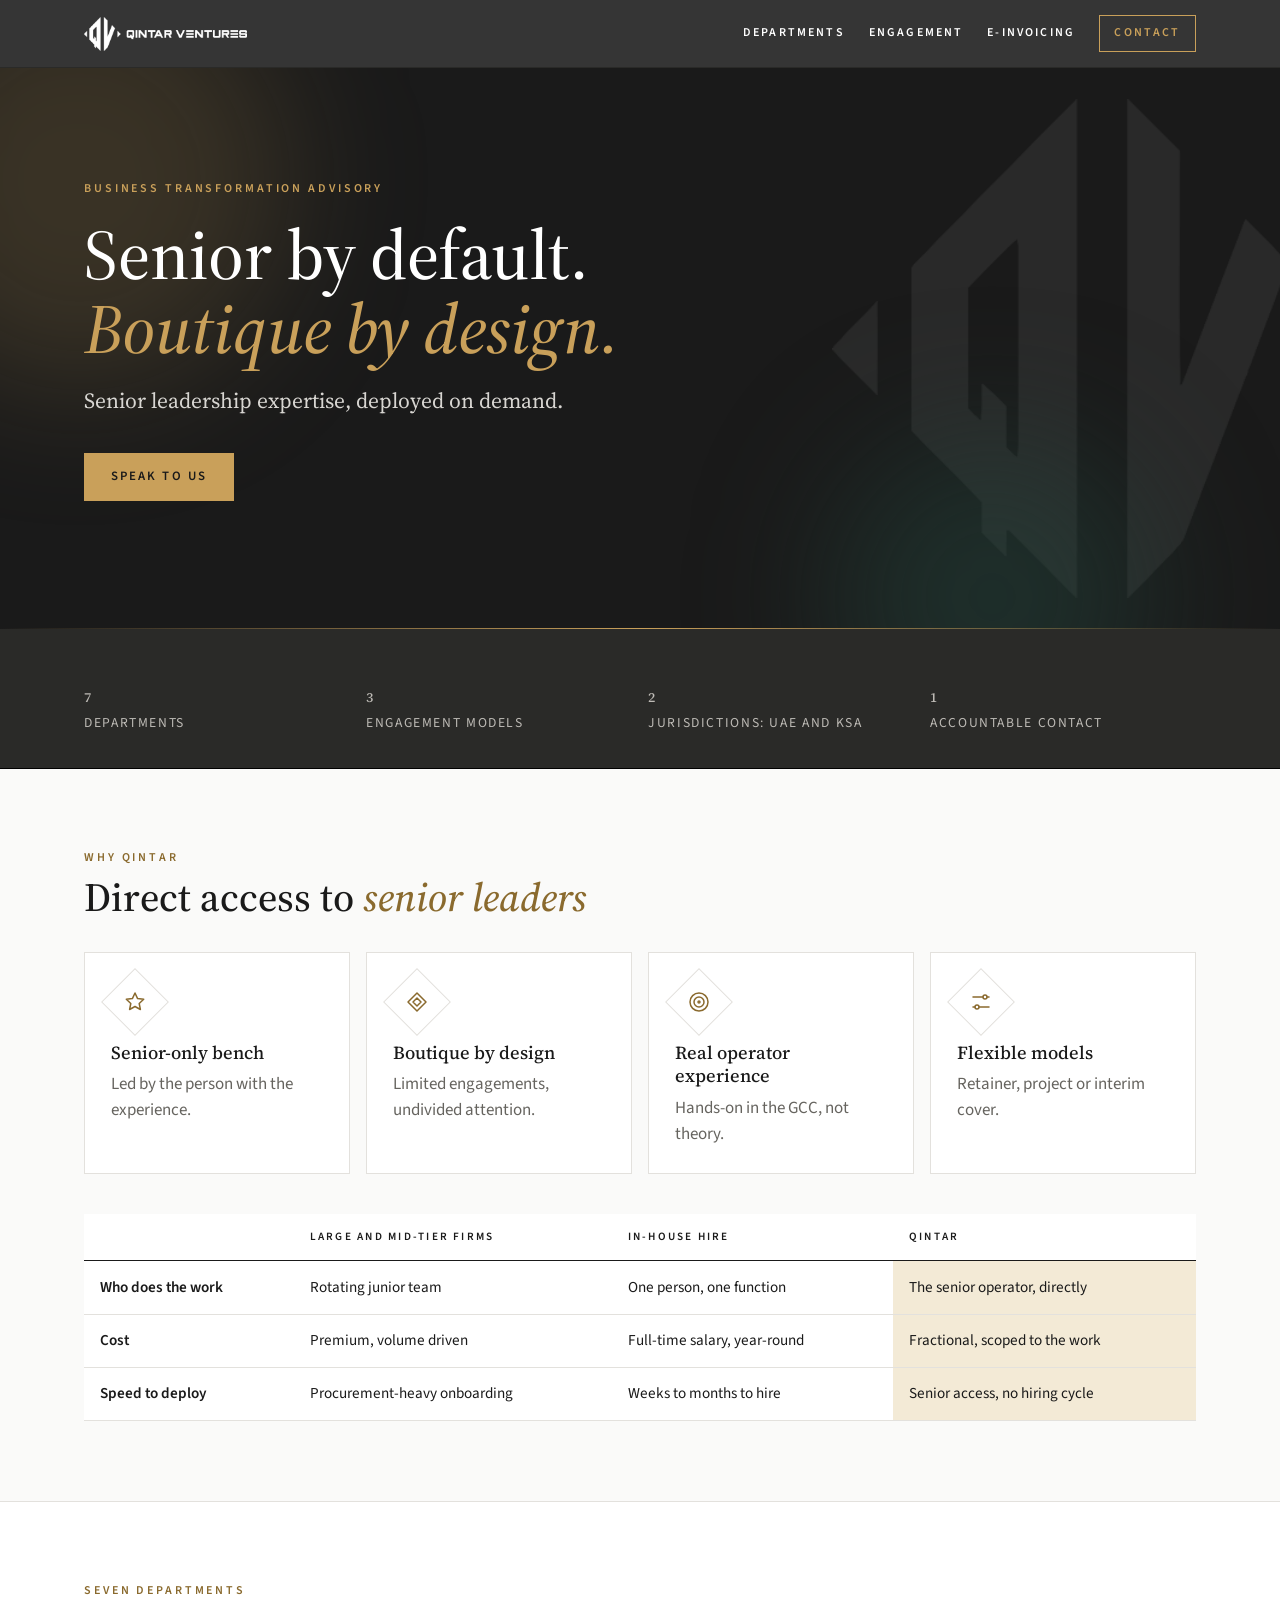
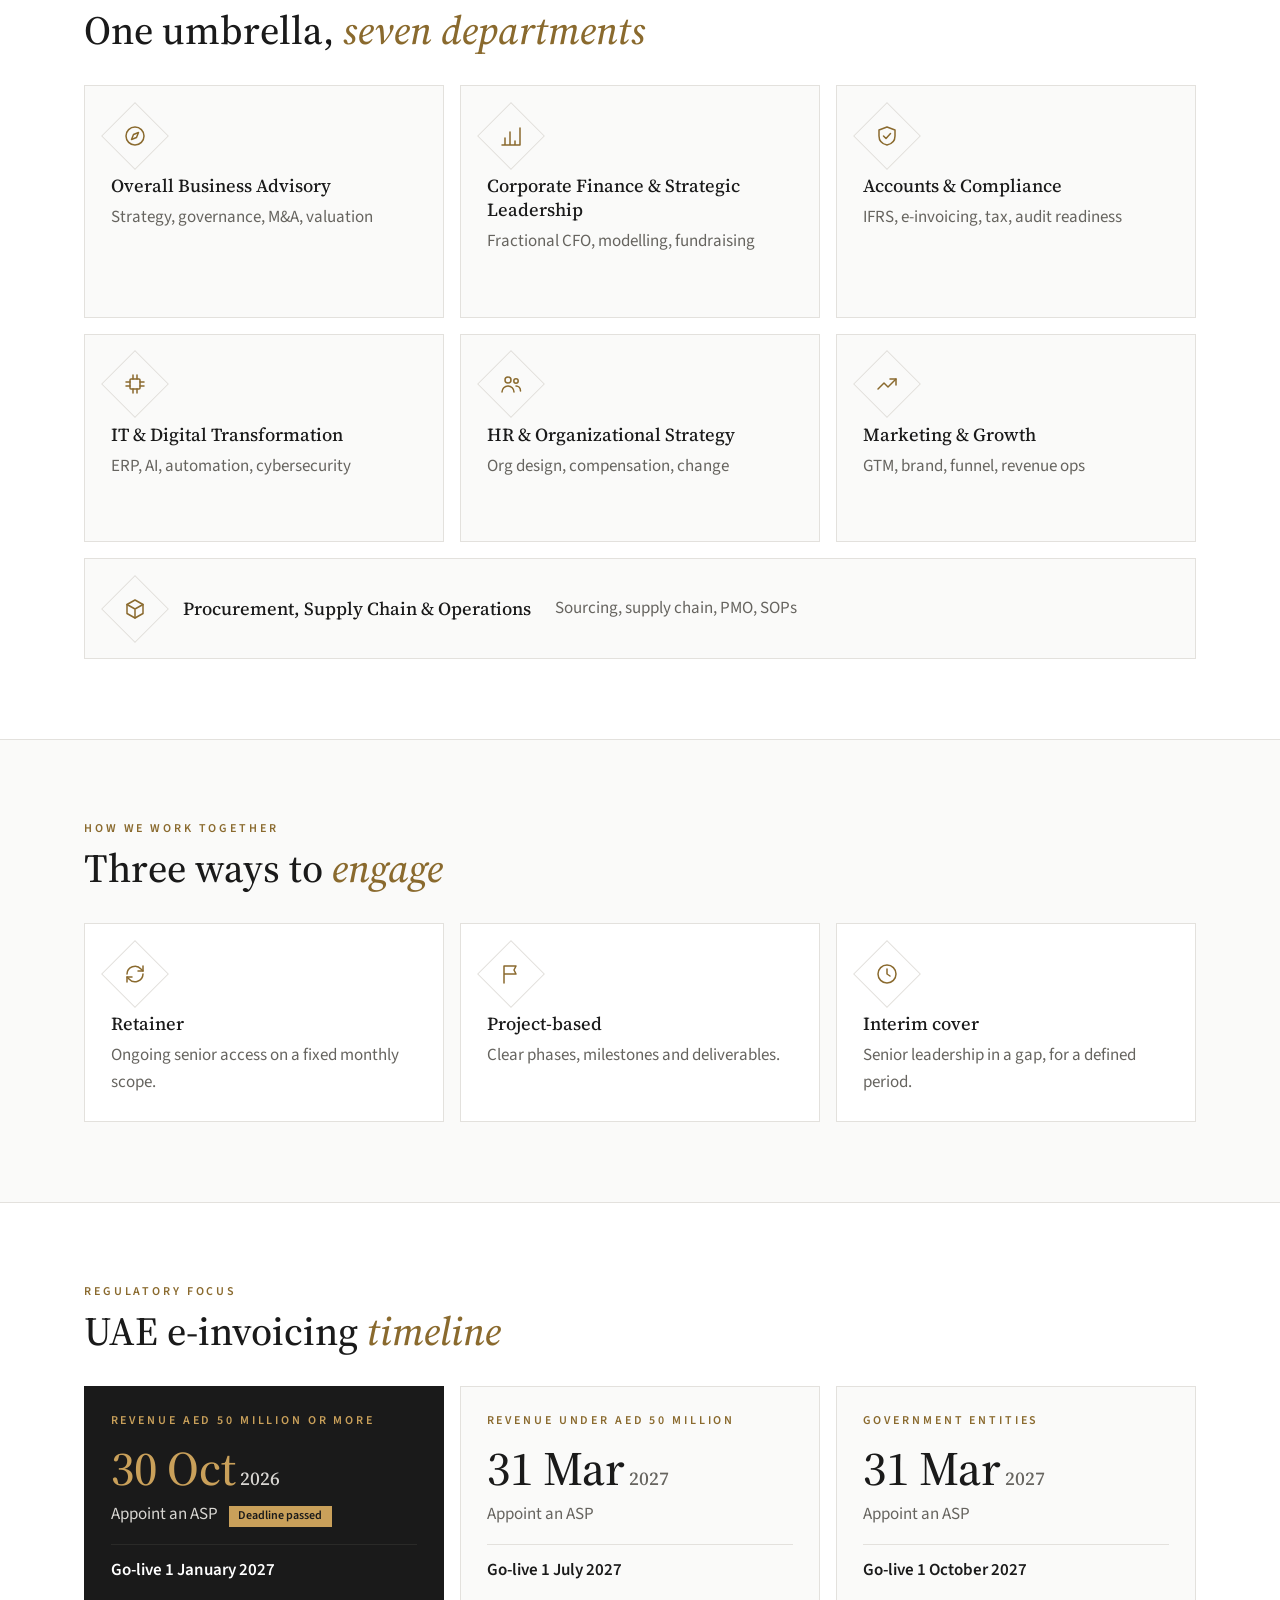
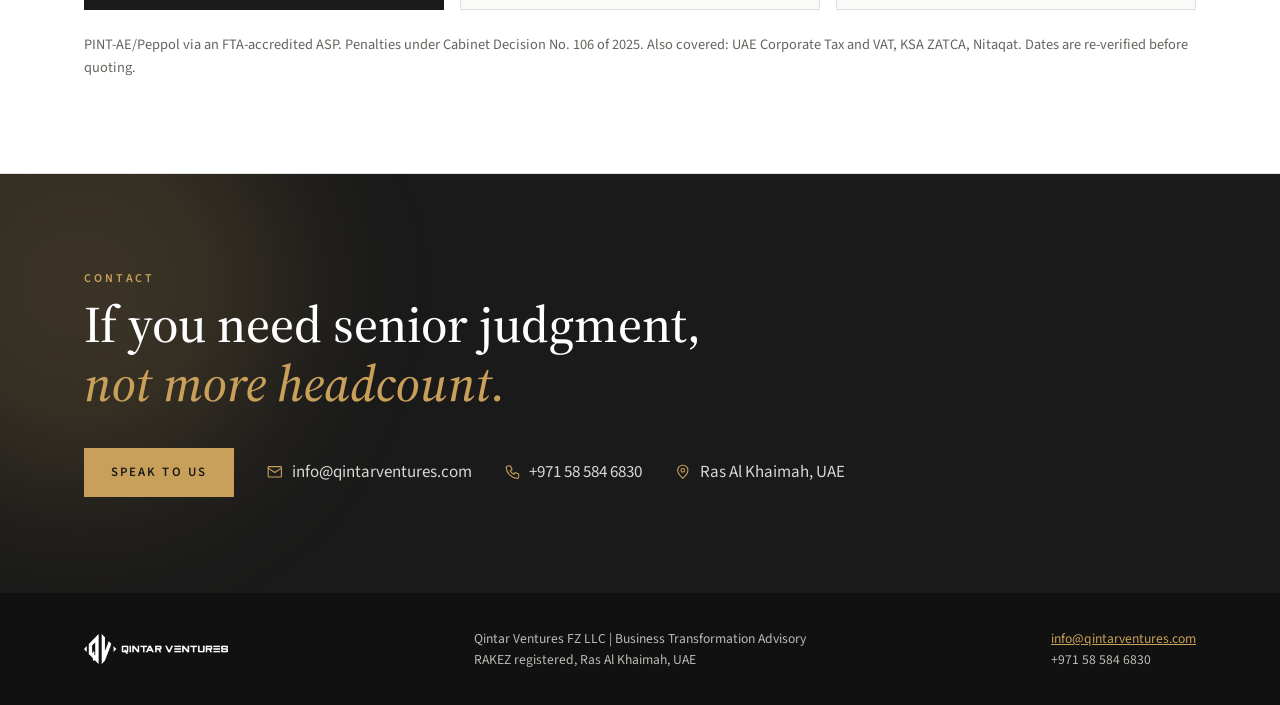
==== index.html @ 5b3eaa84 "Redesign site: icons, motion, shorter copy Co-Authored-By: Claude Sonnet 5.5 <noreply@anthropic.com>" ====
<!doctype html>
<html lang=en><head><meta charset=utf-8><meta name=viewport content="width=device-width,initial-scale=1">
<title>Qintar Ventures | Business Transformation Advisory</title><meta name=description content="Senior by default. Boutique by design. A boutique business transformation advisory in Ras Al Khaimah, UAE.">
<link rel=icon href=assets/favicon.png>
<link rel=preconnect href=https://fonts.googleapis.com><link rel=preconnect href=https://fonts.gstatic.com crossorigin>
<link href="https://fonts.googleapis.com/css2?family=Source+Sans+3:wght@400;600&family=Source+Serif+4:ital,wght@0,400;0,500;0,600;1,400;1,500&display=swap" rel=stylesheet>
<script>document.documentElement.classList.add('js')</script>
<link rel=stylesheet href=style.css></head><body>
<div class=top><div class=w><a href=index.html><img src=assets/logo-white.png alt="Qintar Ventures"></a>
<nav><a href=index.html#departments>Departments</a><a href=index.html#engagement>Engagement</a><a href=index.html#einvoicing>E-invoicing</a><a class=nb href=index.html#contact>Contact</a></nav></div></div>

<section class=hero><div class="orb o1"></div><div class="orb o2"></div><div class=w>
<div class="l rv">Business Transformation Advisory</div>
<h1 class=rv style="--d:100ms">Senior by default.<br><em>Boutique by design.</em></h1>
<p class="lead rv" style="--d:200ms">Senior leadership expertise, deployed on demand.</p>
<a class="b rv" style="--d:300ms" href=#contact>Speak to us</a></div></section>
<section class=strip><div class="w stats"><div class=st><b><span data-n="7">0</span></b><span>departments</span></div><div class=st><b><span data-n="3">0</span></b><span>engagement models</span></div><div class=st><b><span data-n="2">0</span></b><span>jurisdictions: UAE and KSA</span></div><div class=st><b><span data-n="1">0</span></b><span>accountable contact</span></div></div></section>
<section class=s><div class=w><div class="l rv">Why Qintar</div><h2 class=rv>Direct access to <em>senior leaders</em></h2>
<div class=g4><div class="card rv" style="--d:0ms"><span class=ico><svg class="ic" viewBox="0 0 24 24" fill="none" stroke="currentColor" stroke-width="1.5" stroke-linecap="round" stroke-linejoin="round" aria-hidden="true"><path d="M12 3l2.6 5.6 6.1.7-4.5 4.2 1.2 6L12 16.5l-5.4 3 1.2-6L3.3 9.3l6.1-.7z"/></svg></span><h3>Senior-only bench</h3><p>Led by the person with the experience.</p></div><div class="card rv" style="--d:80ms"><span class=ico><svg class="ic" viewBox="0 0 24 24" fill="none" stroke="currentColor" stroke-width="1.5" stroke-linecap="round" stroke-linejoin="round" aria-hidden="true"><path d="M12 3l9 9-9 9-9-9z"/><path d="M12 8l4 4-4 4-4-4z"/></svg></span><h3>Boutique by design</h3><p>Limited engagements, undivided attention.</p></div><div class="card rv" style="--d:160ms"><span class=ico><svg class="ic" viewBox="0 0 24 24" fill="none" stroke="currentColor" stroke-width="1.5" stroke-linecap="round" stroke-linejoin="round" aria-hidden="true"><circle cx="12" cy="12" r="9"/><circle cx="12" cy="12" r="5"/><circle cx="12" cy="12" r="1"/></svg></span><h3>Real operator experience</h3><p>Hands-on in the GCC, not theory.</p></div><div class="card rv" style="--d:240ms"><span class=ico><svg class="ic" viewBox="0 0 24 24" fill="none" stroke="currentColor" stroke-width="1.5" stroke-linecap="round" stroke-linejoin="round" aria-hidden="true"><path d="M4 7h10M18 7h2M4 17h2M10 17h10"/><circle cx="16" cy="7" r="2"/><circle cx="8" cy="17" r="2"/></svg></span><h3>Flexible models</h3><p>Retainer, project or interim cover.</p></div></div><div class='tw rv'><table><tr><th></th><th>Large and mid-tier firms</th><th>In-house hire</th><th>Qintar</th></tr><tr><td>Who does the work</td><td>Rotating junior team</td><td>One person, one function</td><td class=q>The senior operator, directly</td></tr><tr><td>Cost</td><td>Premium, volume driven</td><td>Full-time salary, year-round</td><td class=q>Fractional, scoped to the work</td></tr><tr><td>Speed to deploy</td><td>Procurement-heavy onboarding</td><td>Weeks to months to hire</td><td class=q>Senior access, no hiring cycle</td></tr></table></div></div></section>
<section class="s alt" id=departments><div class=w><div class="l rv">Seven departments</div><h2 class=rv>One umbrella, <em>seven departments</em></h2>
<div class=g3><a class="tile rv" style="--d:0ms" href=overall-business-advisory.html><span class=ico><svg class="ic" viewBox="0 0 24 24" fill="none" stroke="currentColor" stroke-width="1.5" stroke-linecap="round" stroke-linejoin="round" aria-hidden="true"><circle cx="12" cy="12" r="9"/><path d="M15.5 8.5l-2 5-5 2 2-5z"/></svg></span><h3>Overall Business Advisory</h3><p>Strategy, governance, M&amp;A, valuation</p><span class=go>View &rarr;</span></a><a class="tile rv" style="--d:70ms" href=corporate-finance.html><span class=ico><svg class="ic" viewBox="0 0 24 24" fill="none" stroke="currentColor" stroke-width="1.5" stroke-linecap="round" stroke-linejoin="round" aria-hidden="true"><path d="M3 21h18M6 21v-7M11 21V8M16 21v-4M21 21V4"/></svg></span><h3>Corporate Finance &amp; Strategic Leadership</h3><p>Fractional CFO, modelling, fundraising</p><span class=go>View &rarr;</span></a><a class="tile rv" style="--d:140ms" href=accounts-compliance.html><span class=ico><svg class="ic" viewBox="0 0 24 24" fill="none" stroke="currentColor" stroke-width="1.5" stroke-linecap="round" stroke-linejoin="round" aria-hidden="true"><path d="M12 3l8 3v6c0 5-3.5 8-8 9-4.5-1-8-4-8-9V6z"/><path d="M8.5 12l2.5 2.5 4.5-5"/></svg></span><h3>Accounts &amp; Compliance</h3><p>IFRS, e-invoicing, tax, audit readiness</p><span class=go>View &rarr;</span></a><a class="tile rv" style="--d:210ms" href=it-digital-transformation.html><span class=ico><svg class="ic" viewBox="0 0 24 24" fill="none" stroke="currentColor" stroke-width="1.5" stroke-linecap="round" stroke-linejoin="round" aria-hidden="true"><rect x="7" y="7" width="10" height="10" rx="1"/><path d="M10 3v4M14 3v4M10 17v4M14 17v4M3 10h4M3 14h4M17 10h4M17 14h4"/></svg></span><h3>IT &amp; Digital Transformation</h3><p>ERP, AI, automation, cybersecurity</p><span class=go>View &rarr;</span></a><a class="tile rv" style="--d:280ms" href=hr-organizational-strategy.html><span class=ico><svg class="ic" viewBox="0 0 24 24" fill="none" stroke="currentColor" stroke-width="1.5" stroke-linecap="round" stroke-linejoin="round" aria-hidden="true"><circle cx="9" cy="8" r="3"/><path d="M3 20c0-3.3 2.7-6 6-6s6 2.7 6 6"/><circle cx="17" cy="9" r="2.2"/><path d="M17 14c2.5 0 4.5 2 4.5 5"/></svg></span><h3>HR &amp; Organizational Strategy</h3><p>Org design, compensation, change</p><span class=go>View &rarr;</span></a><a class="tile rv" style="--d:350ms" href=marketing-growth.html><span class=ico><svg class="ic" viewBox="0 0 24 24" fill="none" stroke="currentColor" stroke-width="1.5" stroke-linecap="round" stroke-linejoin="round" aria-hidden="true"><path d="M3 17l6-6 4 4 8-8"/><path d="M15 7h6v6"/></svg></span><h3>Marketing &amp; Growth</h3><p>GTM, brand, funnel, revenue ops</p><span class=go>View &rarr;</span></a><a class="tile rv" style="--d:420ms" href=procurement-supply-chain-operations.html><span class=ico><svg class="ic" viewBox="0 0 24 24" fill="none" stroke="currentColor" stroke-width="1.5" stroke-linecap="round" stroke-linejoin="round" aria-hidden="true"><path d="M12 3l8 4.5v9L12 21l-8-4.5v-9z"/><path d="M4 7.5l8 4.5 8-4.5M12 12v9"/></svg></span><h3>Procurement, Supply Chain &amp; Operations</h3><p>Sourcing, supply chain, PMO, SOPs</p><span class=go>View &rarr;</span></a></div></div></section>
<section class=s id=engagement><div class=w><div class="l rv">How we work together</div><h2 class=rv>Three ways to <em>engage</em></h2>
<div class=g3><div class="card rv" style="--d:0ms"><span class=ico><svg class="ic" viewBox="0 0 24 24" fill="none" stroke="currentColor" stroke-width="1.5" stroke-linecap="round" stroke-linejoin="round" aria-hidden="true"><path d="M4 12a8 8 0 0114-5l2 2M20 12a8 8 0 01-14 5l-2-2"/><path d="M20 4v5h-5M4 20v-5h5"/></svg></span><h3>Retainer</h3><p>Ongoing senior access on a fixed monthly scope.</p></div><div class="card rv" style="--d:80ms"><span class=ico><svg class="ic" viewBox="0 0 24 24" fill="none" stroke="currentColor" stroke-width="1.5" stroke-linecap="round" stroke-linejoin="round" aria-hidden="true"><path d="M5 21V4M5 4h12l-2 4 2 4H5"/></svg></span><h3>Project-based</h3><p>Clear phases, milestones and deliverables.</p></div><div class="card rv" style="--d:160ms"><span class=ico><svg class="ic" viewBox="0 0 24 24" fill="none" stroke="currentColor" stroke-width="1.5" stroke-linecap="round" stroke-linejoin="round" aria-hidden="true"><circle cx="12" cy="12" r="9"/><path d="M12 7v5l3 2"/></svg></span><h3>Interim cover</h3><p>Senior leadership in a gap, for a defined period.</p></div></div></div></section>
<section class="s alt" id=einvoicing><div class=w><div class="l rv">Regulatory focus</div><h2 class=rv>UAE e-invoicing <em>timeline</em></h2>
<div class="g3 tl"><div class="card dk2 rv"><div class=l>Revenue AED 50 million or more</div><div class=dt>30 Oct<small> 2026</small></div><p>Appoint an ASP <span class=chip id=cd></span></p><div class=gl>Go-live 1 January 2027</div></div>
<div class="card rv" style="--d:80ms"><div class=l>Revenue under AED 50 million</div><div class=dt>31 Mar<small> 2027</small></div><p>Appoint an ASP</p><div class=gl>Go-live 1 July 2027</div></div>
<div class="card rv" style="--d:160ms"><div class=l>Government entities</div><div class=dt>31 Mar<small> 2027</small></div><p>Appoint an ASP</p><div class=gl>Go-live 1 October 2027</div></div></div>
<p class="mu small rv">PINT-AE/Peppol via an FTA-accredited ASP. Penalties under Cabinet Decision No. 106 of 2025. Also covered: UAE Corporate Tax and VAT, KSA ZATCA, Nitaqat. Dates are re-verified before quoting.</p></div></section>
<section class="s cta" id=contact><div class="orb o1"></div><div class="w ct"><div class="l rv">Contact</div><h2 class=rv>If you need senior judgment,<br><em>not more headcount.</em></h2>
<div class="rv ci"><a class=b href=mailto:info@qintarventures.com>Speak to us</a>
<span><svg class="mi" viewBox="0 0 24 24" fill="none" stroke="currentColor" stroke-width="1.5" stroke-linecap="round" stroke-linejoin="round" aria-hidden="true"><rect x="3" y="5" width="18" height="14" rx="1"/><path d="M3 7l9 6 9-6"/></svg>info@qintarventures.com</span><span><svg class="mi" viewBox="0 0 24 24" fill="none" stroke="currentColor" stroke-width="1.5" stroke-linecap="round" stroke-linejoin="round" aria-hidden="true"><path d="M5 4h4l2 5-2.5 1.5a11 11 0 005 5L15 13l5 2v4a2 2 0 01-2 2A16 16 0 013 6a2 2 0 012-2z"/></svg>+971 58 584 6830</span><span><svg class="mi" viewBox="0 0 24 24" fill="none" stroke="currentColor" stroke-width="1.5" stroke-linecap="round" stroke-linejoin="round" aria-hidden="true"><path d="M12 21s7-6 7-11a7 7 0 10-14 0c0 5 7 11 7 11z"/><circle cx="12" cy="10" r="2.5"/></svg>Ras Al Khaimah, UAE</span></div></div></section>
<footer><div class=w><img src=assets/logo-white.png alt="Qintar Ventures" style="height:30px"><div>Qintar Ventures FZ LLC | Business Transformation Advisory<br>RAKEZ registered, Ras Al Khaimah, UAE</div>
<div><a href=mailto:info@qintarventures.com>info@qintarventures.com</a><br>+971 58 584 6830</div></div></footer>
<script>
var rv=document.querySelectorAll('.rv'),R=matchMedia('(prefers-reduced-motion:reduce)').matches;
if(R||!('IntersectionObserver' in window)){rv.forEach(function(e){e.classList.add('in')})}else{var o=new IntersectionObserver(function(es){es.forEach(function(e){if(e.isIntersecting){e.target.classList.add('in');o.unobserve(e.target)}})},{threshold:.15});rv.forEach(function(e){o.observe(e)})}
document.querySelectorAll('[data-n]').forEach(function(e){var n=+e.dataset.n;if(R){e.textContent=n;return}var s=null;new IntersectionObserver(function(es,ob){if(es[0].isIntersecting){ob.disconnect();(function f(t){s=s||t;var p=Math.min((t-s)/1200,1);e.textContent=Math.round(n*(1-Math.pow(1-p,3)));if(p<1)requestAnimationFrame(f)})(performance.now())}}).observe(e)});
var cd=document.getElementById('cd');if(cd){var d=Math.ceil((new Date('2026-10-30T00:00:00+04:00')-new Date())/864e5);cd.textContent=d>0?d+' days left':(d===0?'Due today':'Deadline passed')}
</script></body></html>
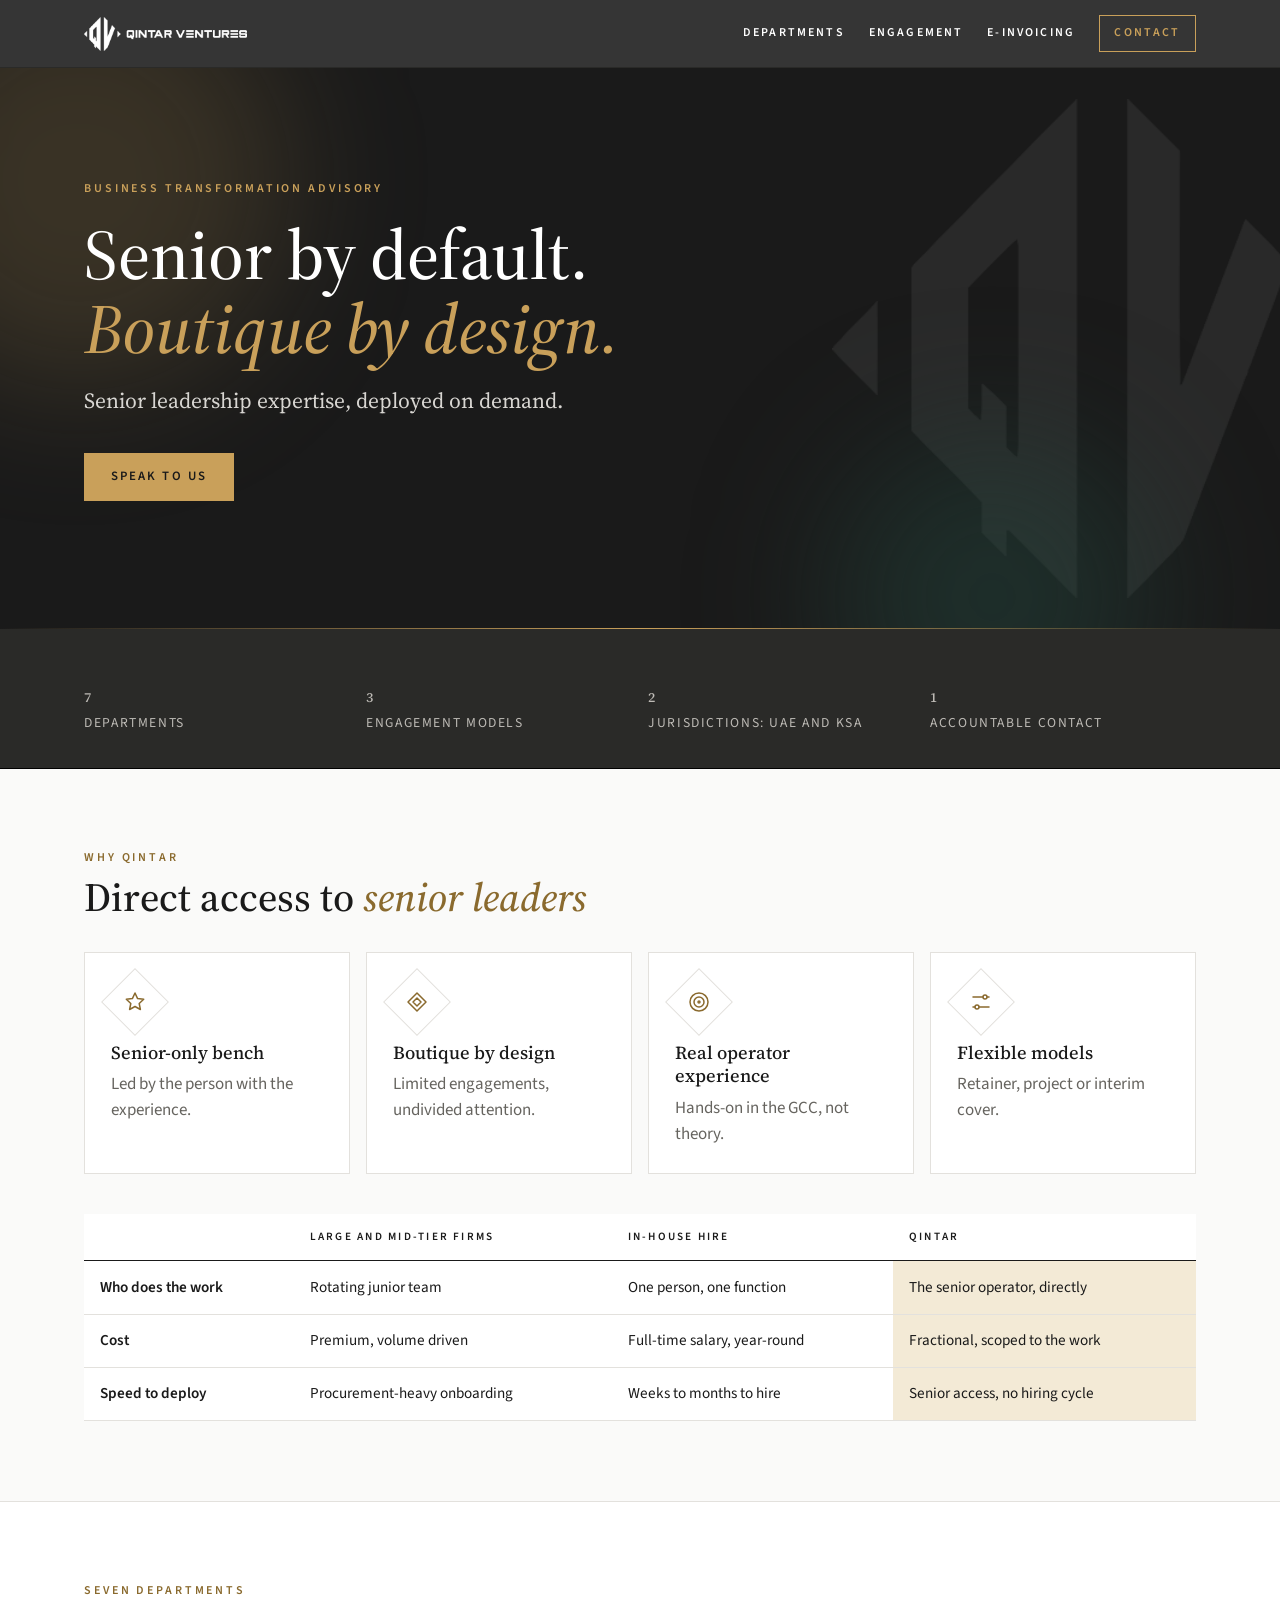
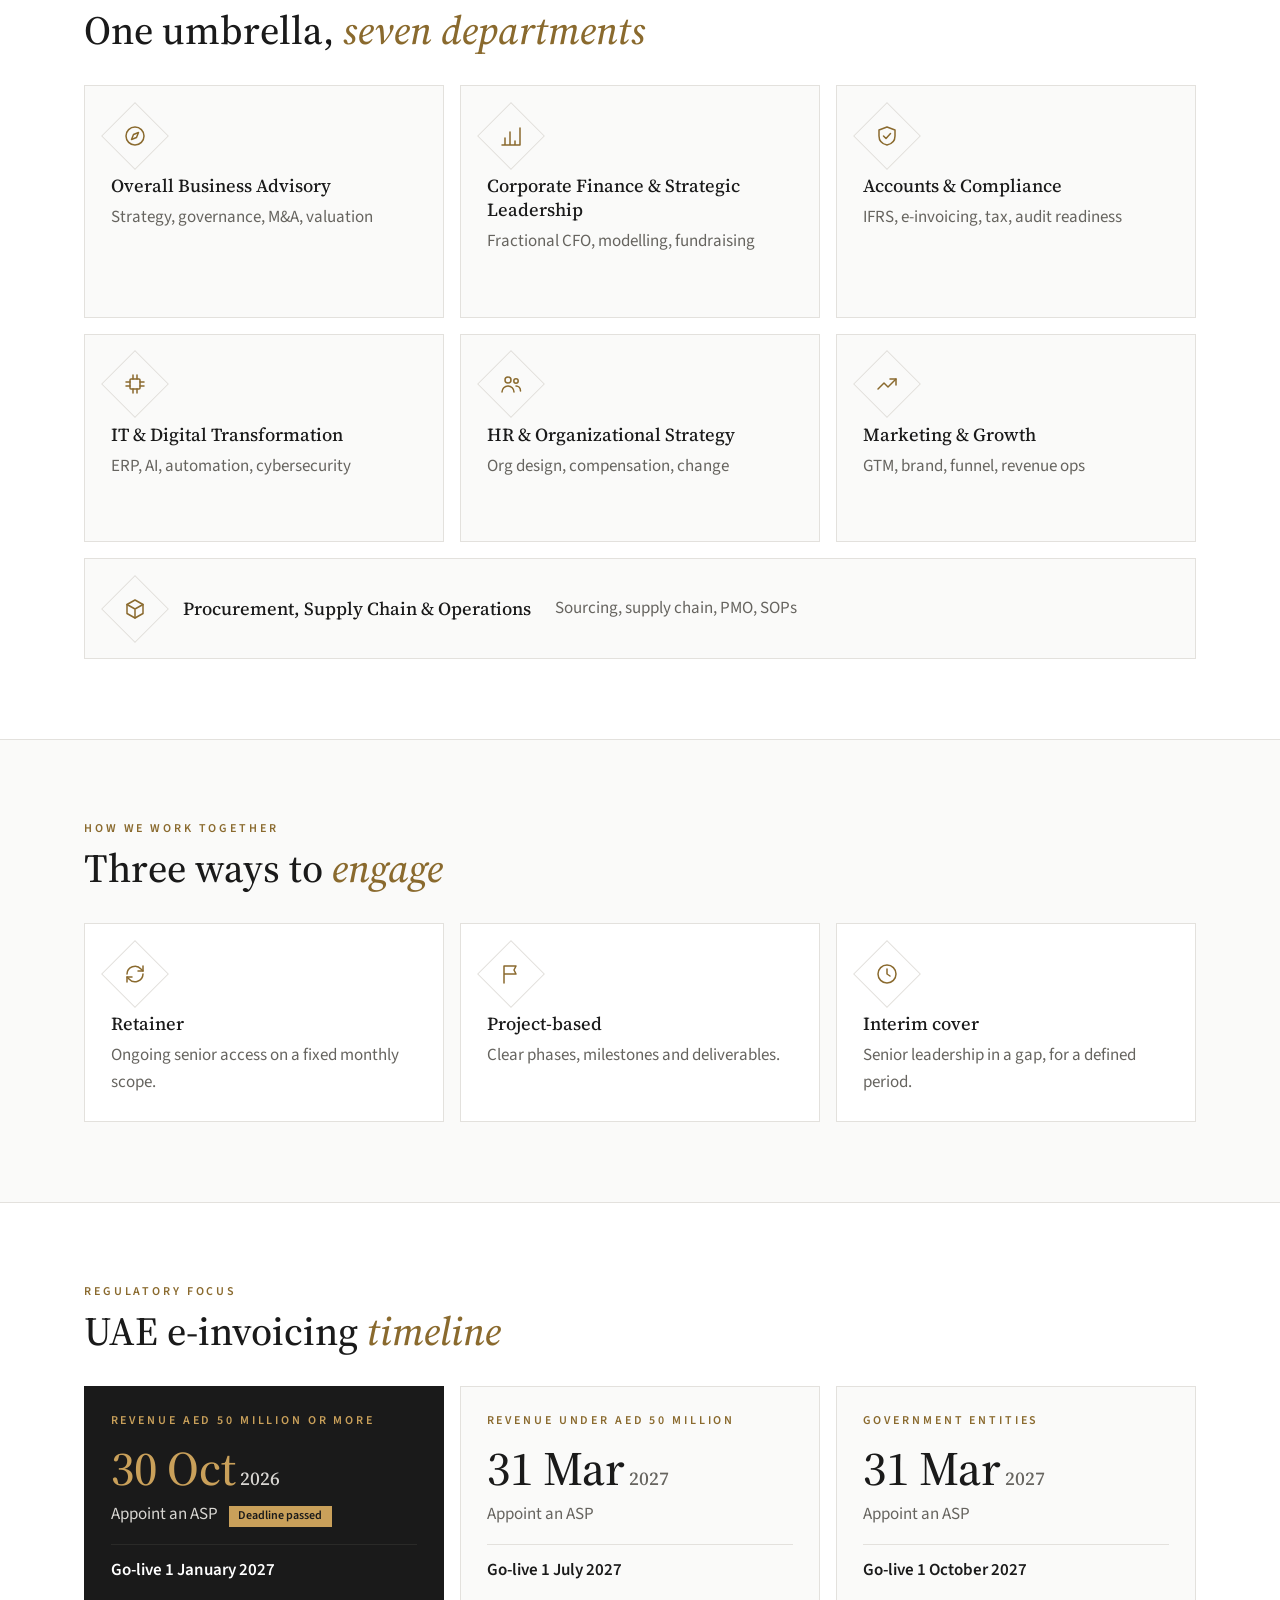
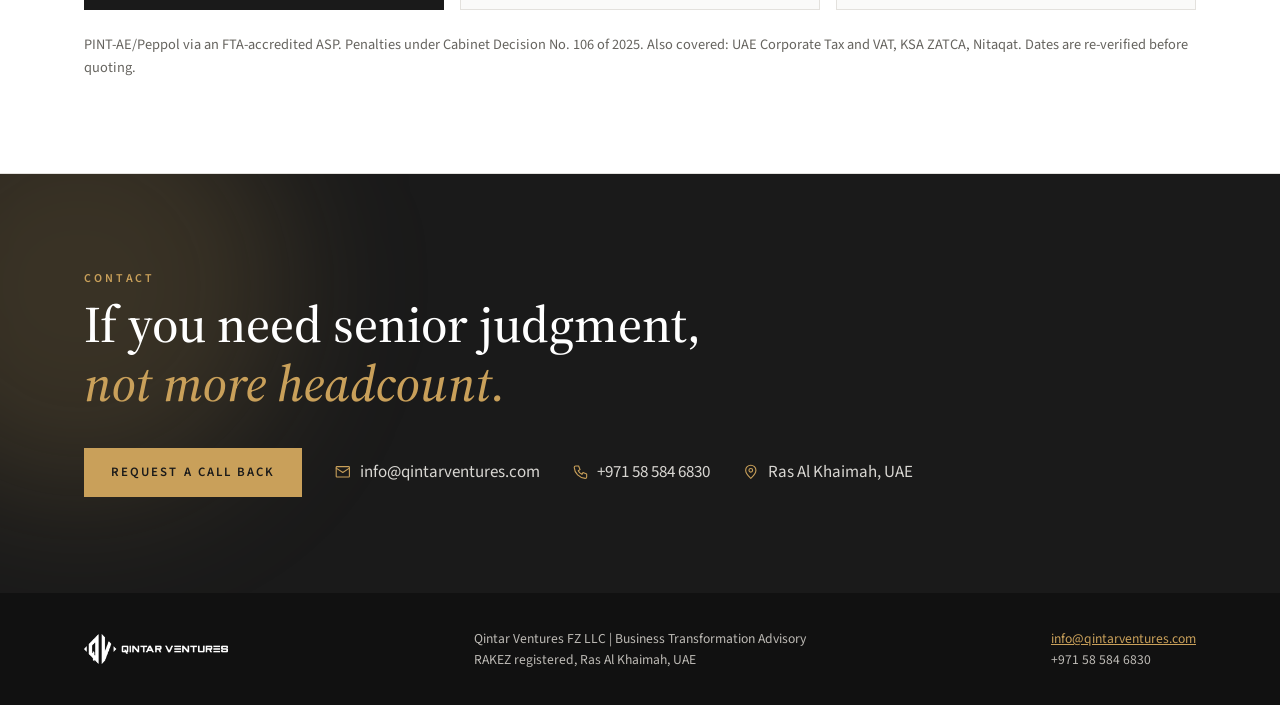
==== commit 20335f6c: "Add call-back contact page backed by Supabase Co-Authored-By: Claude Sonnet 5.5 <noreply@anthropic.c" ====
--- a/index.html
+++ b/index.html
@@ -7,13 +7,13 @@
 <script>document.documentElement.classList.add('js')</script>
 <link rel=stylesheet href=style.css></head><body>
 <div class=top><div class=w><a href=index.html><img src=assets/logo-white.png alt="Qintar Ventures"></a>
-<nav><a href=index.html#departments>Departments</a><a href=index.html#engagement>Engagement</a><a href=index.html#einvoicing>E-invoicing</a><a class=nb href=index.html#contact>Contact</a></nav></div></div>
+<nav><a href=index.html#departments>Departments</a><a href=index.html#engagement>Engagement</a><a href=index.html#einvoicing>E-invoicing</a><a class=nb href=contact.html>Contact</a></nav></div></div>
 
 <section class=hero><div class="orb o1"></div><div class="orb o2"></div><div class=w>
 <div class="l rv">Business Transformation Advisory</div>
 <h1 class=rv style="--d:100ms">Senior by default.<br><em>Boutique by design.</em></h1>
 <p class="lead rv" style="--d:200ms">Senior leadership expertise, deployed on demand.</p>
-<a class="b rv" style="--d:300ms" href=#contact>Speak to us</a></div></section>
+<a class="b rv" style="--d:300ms" href=contact.html>Speak to us</a></div></section>
 <section class=strip><div class="w stats"><div class=st><b><span data-n="7">0</span></b><span>departments</span></div><div class=st><b><span data-n="3">0</span></b><span>engagement models</span></div><div class=st><b><span data-n="2">0</span></b><span>jurisdictions: UAE and KSA</span></div><div class=st><b><span data-n="1">0</span></b><span>accountable contact</span></div></div></section>
 <section class=s><div class=w><div class="l rv">Why Qintar</div><h2 class=rv>Direct access to <em>senior leaders</em></h2>
 <div class=g4><div class="card rv" style="--d:0ms"><span class=ico><svg class="ic" viewBox="0 0 24 24" fill="none" stroke="currentColor" stroke-width="1.5" stroke-linecap="round" stroke-linejoin="round" aria-hidden="true"><path d="M12 3l2.6 5.6 6.1.7-4.5 4.2 1.2 6L12 16.5l-5.4 3 1.2-6L3.3 9.3l6.1-.7z"/></svg></span><h3>Senior-only bench</h3><p>Led by the person with the experience.</p></div><div class="card rv" style="--d:80ms"><span class=ico><svg class="ic" viewBox="0 0 24 24" fill="none" stroke="currentColor" stroke-width="1.5" stroke-linecap="round" stroke-linejoin="round" aria-hidden="true"><path d="M12 3l9 9-9 9-9-9z"/><path d="M12 8l4 4-4 4-4-4z"/></svg></span><h3>Boutique by design</h3><p>Limited engagements, undivided attention.</p></div><div class="card rv" style="--d:160ms"><span class=ico><svg class="ic" viewBox="0 0 24 24" fill="none" stroke="currentColor" stroke-width="1.5" stroke-linecap="round" stroke-linejoin="round" aria-hidden="true"><circle cx="12" cy="12" r="9"/><circle cx="12" cy="12" r="5"/><circle cx="12" cy="12" r="1"/></svg></span><h3>Real operator experience</h3><p>Hands-on in the GCC, not theory.</p></div><div class="card rv" style="--d:240ms"><span class=ico><svg class="ic" viewBox="0 0 24 24" fill="none" stroke="currentColor" stroke-width="1.5" stroke-linecap="round" stroke-linejoin="round" aria-hidden="true"><path d="M4 7h10M18 7h2M4 17h2M10 17h10"/><circle cx="16" cy="7" r="2"/><circle cx="8" cy="17" r="2"/></svg></span><h3>Flexible models</h3><p>Retainer, project or interim cover.</p></div></div><div class='tw rv'><table><tr><th></th><th>Large and mid-tier firms</th><th>In-house hire</th><th>Qintar</th></tr><tr><td>Who does the work</td><td>Rotating junior team</td><td>One person, one function</td><td class=q>The senior operator, directly</td></tr><tr><td>Cost</td><td>Premium, volume driven</td><td>Full-time salary, year-round</td><td class=q>Fractional, scoped to the work</td></tr><tr><td>Speed to deploy</td><td>Procurement-heavy onboarding</td><td>Weeks to months to hire</td><td class=q>Senior access, no hiring cycle</td></tr></table></div></div></section>
@@ -27,7 +27,7 @@
 <div class="card rv" style="--d:160ms"><div class=l>Government entities</div><div class=dt>31 Mar<small> 2027</small></div><p>Appoint an ASP</p><div class=gl>Go-live 1 October 2027</div></div></div>
 <p class="mu small rv">PINT-AE/Peppol via an FTA-accredited ASP. Penalties under Cabinet Decision No. 106 of 2025. Also covered: UAE Corporate Tax and VAT, KSA ZATCA, Nitaqat. Dates are re-verified before quoting.</p></div></section>
 <section class="s cta" id=contact><div class="orb o1"></div><div class="w ct"><div class="l rv">Contact</div><h2 class=rv>If you need senior judgment,<br><em>not more headcount.</em></h2>
-<div class="rv ci"><a class=b href=mailto:info@qintarventures.com>Speak to us</a>
+<div class="rv ci"><a class=b href=contact.html>Request a call back</a>
 <span><svg class="mi" viewBox="0 0 24 24" fill="none" stroke="currentColor" stroke-width="1.5" stroke-linecap="round" stroke-linejoin="round" aria-hidden="true"><rect x="3" y="5" width="18" height="14" rx="1"/><path d="M3 7l9 6 9-6"/></svg>info@qintarventures.com</span><span><svg class="mi" viewBox="0 0 24 24" fill="none" stroke="currentColor" stroke-width="1.5" stroke-linecap="round" stroke-linejoin="round" aria-hidden="true"><path d="M5 4h4l2 5-2.5 1.5a11 11 0 005 5L15 13l5 2v4a2 2 0 01-2 2A16 16 0 013 6a2 2 0 012-2z"/></svg>+971 58 584 6830</span><span><svg class="mi" viewBox="0 0 24 24" fill="none" stroke="currentColor" stroke-width="1.5" stroke-linecap="round" stroke-linejoin="round" aria-hidden="true"><path d="M12 21s7-6 7-11a7 7 0 10-14 0c0 5 7 11 7 11z"/><circle cx="12" cy="10" r="2.5"/></svg>Ras Al Khaimah, UAE</span></div></div></section>
 <footer><div class=w><img src=assets/logo-white.png alt="Qintar Ventures" style="height:30px"><div>Qintar Ventures FZ LLC | Business Transformation Advisory<br>RAKEZ registered, Ras Al Khaimah, UAE</div>
 <div><a href=mailto:info@qintarventures.com>info@qintarventures.com</a><br>+971 58 584 6830</div></div></footer>
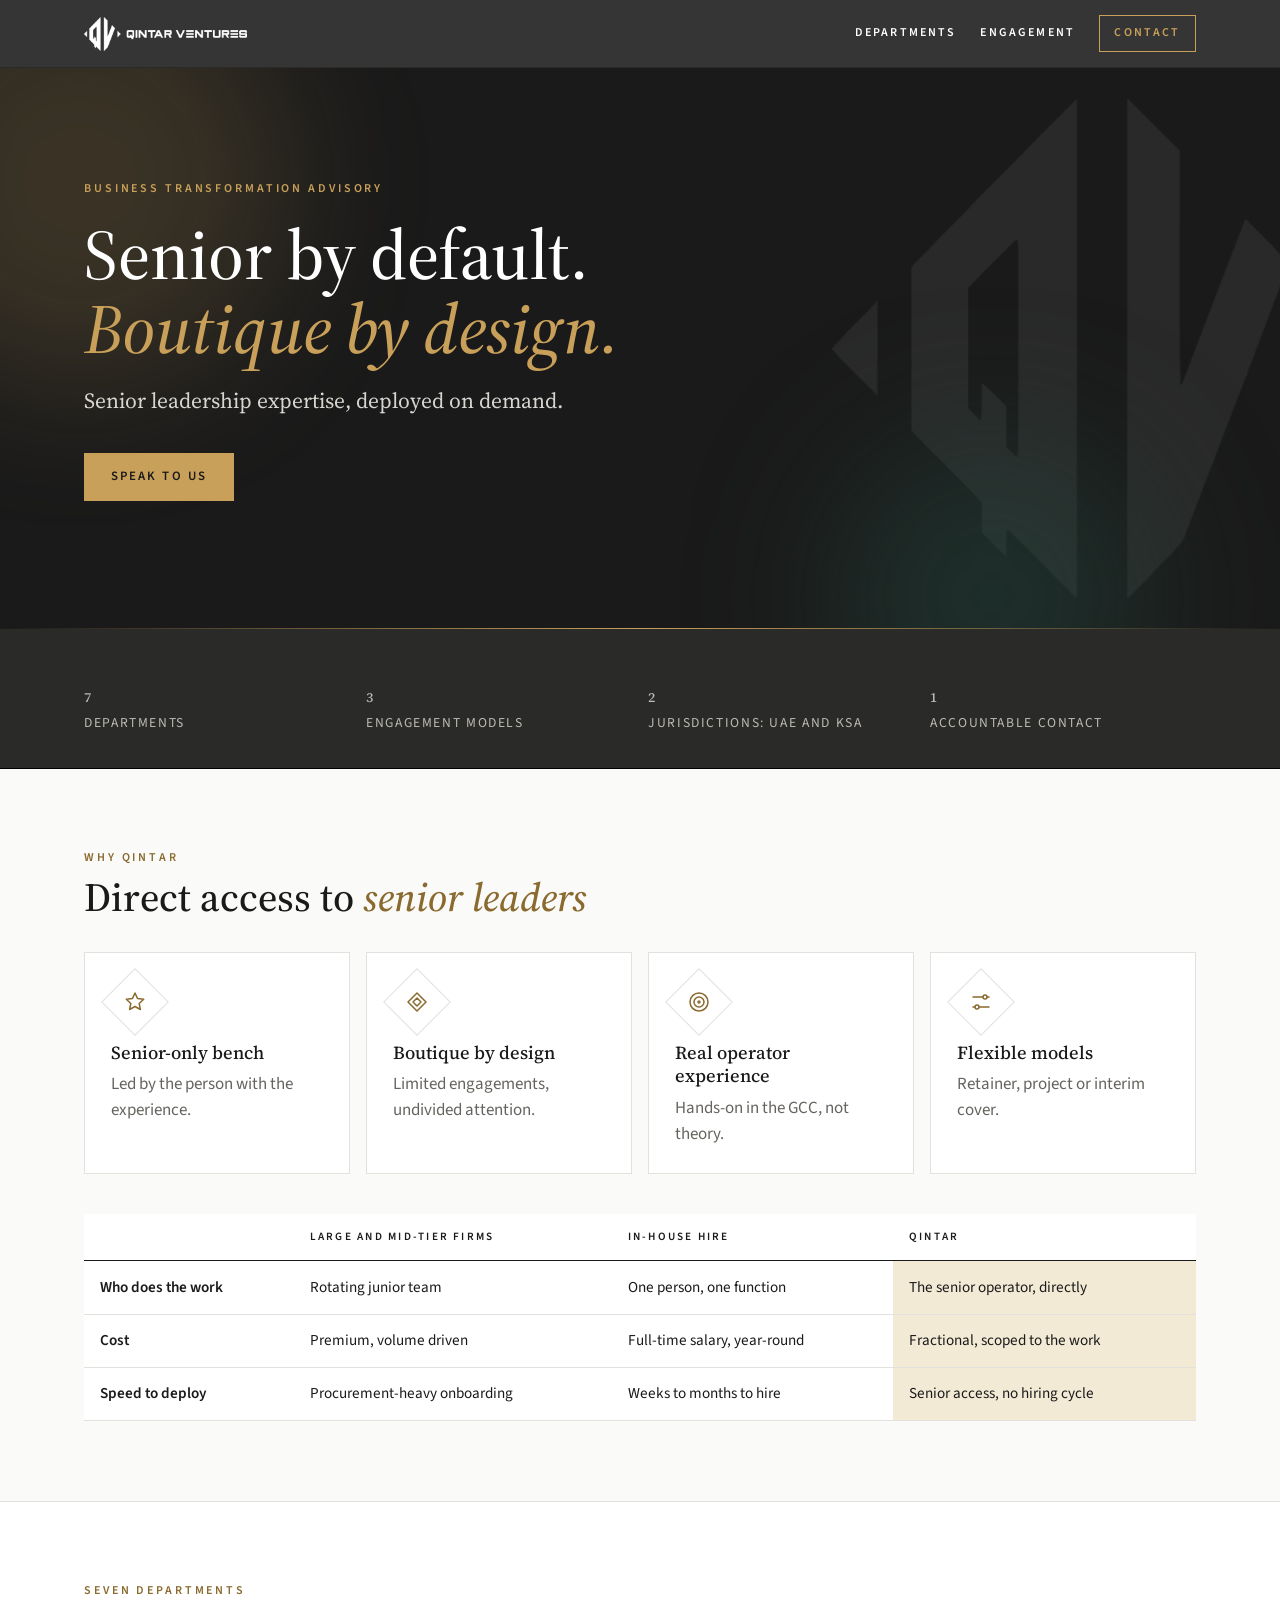
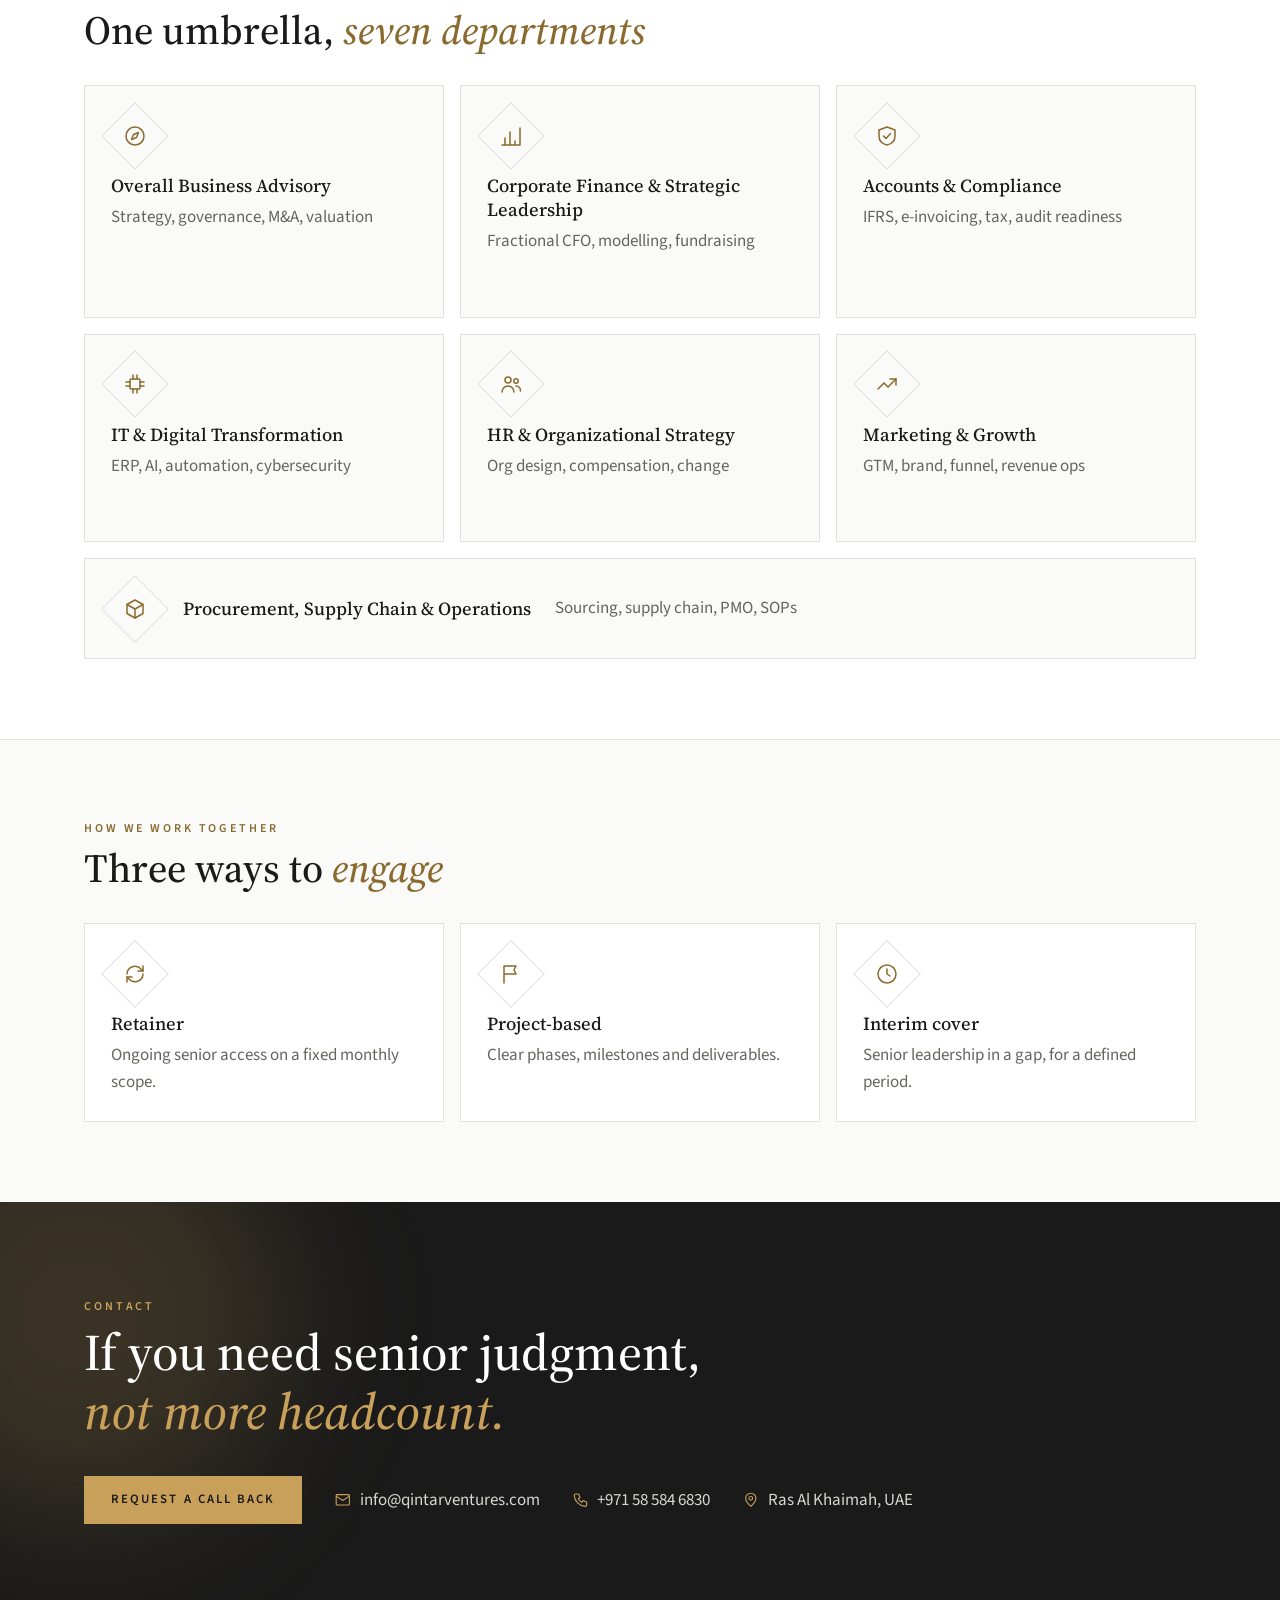
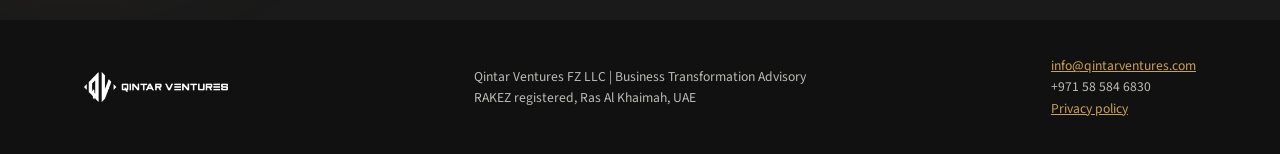
==== commit 71b3dc03: "Remove e-invoicing section, add privacy policy page Co-Authored-By: Claude Sonnet 5.5 <noreply@anthr" ====
--- a/index.html
+++ b/index.html
@@ -7,7 +7,7 @@
 <script>document.documentElement.classList.add('js')</script>
 <link rel=stylesheet href=style.css></head><body>
 <div class=top><div class=w><a href=index.html><img src=assets/logo-white.png alt="Qintar Ventures"></a>
-<nav><a href=index.html#departments>Departments</a><a href=index.html#engagement>Engagement</a><a href=index.html#einvoicing>E-invoicing</a><a class=nb href=contact.html>Contact</a></nav></div></div>
+<nav><a href=index.html#departments>Departments</a><a href=index.html#engagement>Engagement</a><a class=nb href=contact.html>Contact</a></nav></div></div>
 
 <section class=hero><div class="orb o1"></div><div class="orb o2"></div><div class=w>
 <div class="l rv">Business Transformation Advisory</div>
@@ -21,16 +21,11 @@
 <div class=g3><a class="tile rv" style="--d:0ms" href=overall-business-advisory.html><span class=ico><svg class="ic" viewBox="0 0 24 24" fill="none" stroke="currentColor" stroke-width="1.5" stroke-linecap="round" stroke-linejoin="round" aria-hidden="true"><circle cx="12" cy="12" r="9"/><path d="M15.5 8.5l-2 5-5 2 2-5z"/></svg></span><h3>Overall Business Advisory</h3><p>Strategy, governance, M&amp;A, valuation</p><span class=go>View &rarr;</span></a><a class="tile rv" style="--d:70ms" href=corporate-finance.html><span class=ico><svg class="ic" viewBox="0 0 24 24" fill="none" stroke="currentColor" stroke-width="1.5" stroke-linecap="round" stroke-linejoin="round" aria-hidden="true"><path d="M3 21h18M6 21v-7M11 21V8M16 21v-4M21 21V4"/></svg></span><h3>Corporate Finance &amp; Strategic Leadership</h3><p>Fractional CFO, modelling, fundraising</p><span class=go>View &rarr;</span></a><a class="tile rv" style="--d:140ms" href=accounts-compliance.html><span class=ico><svg class="ic" viewBox="0 0 24 24" fill="none" stroke="currentColor" stroke-width="1.5" stroke-linecap="round" stroke-linejoin="round" aria-hidden="true"><path d="M12 3l8 3v6c0 5-3.5 8-8 9-4.5-1-8-4-8-9V6z"/><path d="M8.5 12l2.5 2.5 4.5-5"/></svg></span><h3>Accounts &amp; Compliance</h3><p>IFRS, e-invoicing, tax, audit readiness</p><span class=go>View &rarr;</span></a><a class="tile rv" style="--d:210ms" href=it-digital-transformation.html><span class=ico><svg class="ic" viewBox="0 0 24 24" fill="none" stroke="currentColor" stroke-width="1.5" stroke-linecap="round" stroke-linejoin="round" aria-hidden="true"><rect x="7" y="7" width="10" height="10" rx="1"/><path d="M10 3v4M14 3v4M10 17v4M14 17v4M3 10h4M3 14h4M17 10h4M17 14h4"/></svg></span><h3>IT &amp; Digital Transformation</h3><p>ERP, AI, automation, cybersecurity</p><span class=go>View &rarr;</span></a><a class="tile rv" style="--d:280ms" href=hr-organizational-strategy.html><span class=ico><svg class="ic" viewBox="0 0 24 24" fill="none" stroke="currentColor" stroke-width="1.5" stroke-linecap="round" stroke-linejoin="round" aria-hidden="true"><circle cx="9" cy="8" r="3"/><path d="M3 20c0-3.3 2.7-6 6-6s6 2.7 6 6"/><circle cx="17" cy="9" r="2.2"/><path d="M17 14c2.5 0 4.5 2 4.5 5"/></svg></span><h3>HR &amp; Organizational Strategy</h3><p>Org design, compensation, change</p><span class=go>View &rarr;</span></a><a class="tile rv" style="--d:350ms" href=marketing-growth.html><span class=ico><svg class="ic" viewBox="0 0 24 24" fill="none" stroke="currentColor" stroke-width="1.5" stroke-linecap="round" stroke-linejoin="round" aria-hidden="true"><path d="M3 17l6-6 4 4 8-8"/><path d="M15 7h6v6"/></svg></span><h3>Marketing &amp; Growth</h3><p>GTM, brand, funnel, revenue ops</p><span class=go>View &rarr;</span></a><a class="tile rv" style="--d:420ms" href=procurement-supply-chain-operations.html><span class=ico><svg class="ic" viewBox="0 0 24 24" fill="none" stroke="currentColor" stroke-width="1.5" stroke-linecap="round" stroke-linejoin="round" aria-hidden="true"><path d="M12 3l8 4.5v9L12 21l-8-4.5v-9z"/><path d="M4 7.5l8 4.5 8-4.5M12 12v9"/></svg></span><h3>Procurement, Supply Chain &amp; Operations</h3><p>Sourcing, supply chain, PMO, SOPs</p><span class=go>View &rarr;</span></a></div></div></section>
 <section class=s id=engagement><div class=w><div class="l rv">How we work together</div><h2 class=rv>Three ways to <em>engage</em></h2>
 <div class=g3><div class="card rv" style="--d:0ms"><span class=ico><svg class="ic" viewBox="0 0 24 24" fill="none" stroke="currentColor" stroke-width="1.5" stroke-linecap="round" stroke-linejoin="round" aria-hidden="true"><path d="M4 12a8 8 0 0114-5l2 2M20 12a8 8 0 01-14 5l-2-2"/><path d="M20 4v5h-5M4 20v-5h5"/></svg></span><h3>Retainer</h3><p>Ongoing senior access on a fixed monthly scope.</p></div><div class="card rv" style="--d:80ms"><span class=ico><svg class="ic" viewBox="0 0 24 24" fill="none" stroke="currentColor" stroke-width="1.5" stroke-linecap="round" stroke-linejoin="round" aria-hidden="true"><path d="M5 21V4M5 4h12l-2 4 2 4H5"/></svg></span><h3>Project-based</h3><p>Clear phases, milestones and deliverables.</p></div><div class="card rv" style="--d:160ms"><span class=ico><svg class="ic" viewBox="0 0 24 24" fill="none" stroke="currentColor" stroke-width="1.5" stroke-linecap="round" stroke-linejoin="round" aria-hidden="true"><circle cx="12" cy="12" r="9"/><path d="M12 7v5l3 2"/></svg></span><h3>Interim cover</h3><p>Senior leadership in a gap, for a defined period.</p></div></div></div></section>
-<section class="s alt" id=einvoicing><div class=w><div class="l rv">Regulatory focus</div><h2 class=rv>UAE e-invoicing <em>timeline</em></h2>
-<div class="g3 tl"><div class="card dk2 rv"><div class=l>Revenue AED 50 million or more</div><div class=dt>30 Oct<small> 2026</small></div><p>Appoint an ASP <span class=chip id=cd></span></p><div class=gl>Go-live 1 January 2027</div></div>
-<div class="card rv" style="--d:80ms"><div class=l>Revenue under AED 50 million</div><div class=dt>31 Mar<small> 2027</small></div><p>Appoint an ASP</p><div class=gl>Go-live 1 July 2027</div></div>
-<div class="card rv" style="--d:160ms"><div class=l>Government entities</div><div class=dt>31 Mar<small> 2027</small></div><p>Appoint an ASP</p><div class=gl>Go-live 1 October 2027</div></div></div>
-<p class="mu small rv">PINT-AE/Peppol via an FTA-accredited ASP. Penalties under Cabinet Decision No. 106 of 2025. Also covered: UAE Corporate Tax and VAT, KSA ZATCA, Nitaqat. Dates are re-verified before quoting.</p></div></section>
 <section class="s cta" id=contact><div class="orb o1"></div><div class="w ct"><div class="l rv">Contact</div><h2 class=rv>If you need senior judgment,<br><em>not more headcount.</em></h2>
 <div class="rv ci"><a class=b href=contact.html>Request a call back</a>
 <span><svg class="mi" viewBox="0 0 24 24" fill="none" stroke="currentColor" stroke-width="1.5" stroke-linecap="round" stroke-linejoin="round" aria-hidden="true"><rect x="3" y="5" width="18" height="14" rx="1"/><path d="M3 7l9 6 9-6"/></svg>info@qintarventures.com</span><span><svg class="mi" viewBox="0 0 24 24" fill="none" stroke="currentColor" stroke-width="1.5" stroke-linecap="round" stroke-linejoin="round" aria-hidden="true"><path d="M5 4h4l2 5-2.5 1.5a11 11 0 005 5L15 13l5 2v4a2 2 0 01-2 2A16 16 0 013 6a2 2 0 012-2z"/></svg>+971 58 584 6830</span><span><svg class="mi" viewBox="0 0 24 24" fill="none" stroke="currentColor" stroke-width="1.5" stroke-linecap="round" stroke-linejoin="round" aria-hidden="true"><path d="M12 21s7-6 7-11a7 7 0 10-14 0c0 5 7 11 7 11z"/><circle cx="12" cy="10" r="2.5"/></svg>Ras Al Khaimah, UAE</span></div></div></section>
 <footer><div class=w><img src=assets/logo-white.png alt="Qintar Ventures" style="height:30px"><div>Qintar Ventures FZ LLC | Business Transformation Advisory<br>RAKEZ registered, Ras Al Khaimah, UAE</div>
-<div><a href=mailto:info@qintarventures.com>info@qintarventures.com</a><br>+971 58 584 6830</div></div></footer>
+<div><a href=mailto:info@qintarventures.com>info@qintarventures.com</a><br>+971 58 584 6830<br><a href=privacy.html>Privacy policy</a></div></div></footer>
 <script>
 var rv=document.querySelectorAll('.rv'),R=matchMedia('(prefers-reduced-motion:reduce)').matches;
 if(R||!('IntersectionObserver' in window)){rv.forEach(function(e){e.classList.add('in')})}else{var o=new IntersectionObserver(function(es){es.forEach(function(e){if(e.isIntersecting){e.target.classList.add('in');o.unobserve(e.target)}})},{threshold:.15});rv.forEach(function(e){o.observe(e)})}
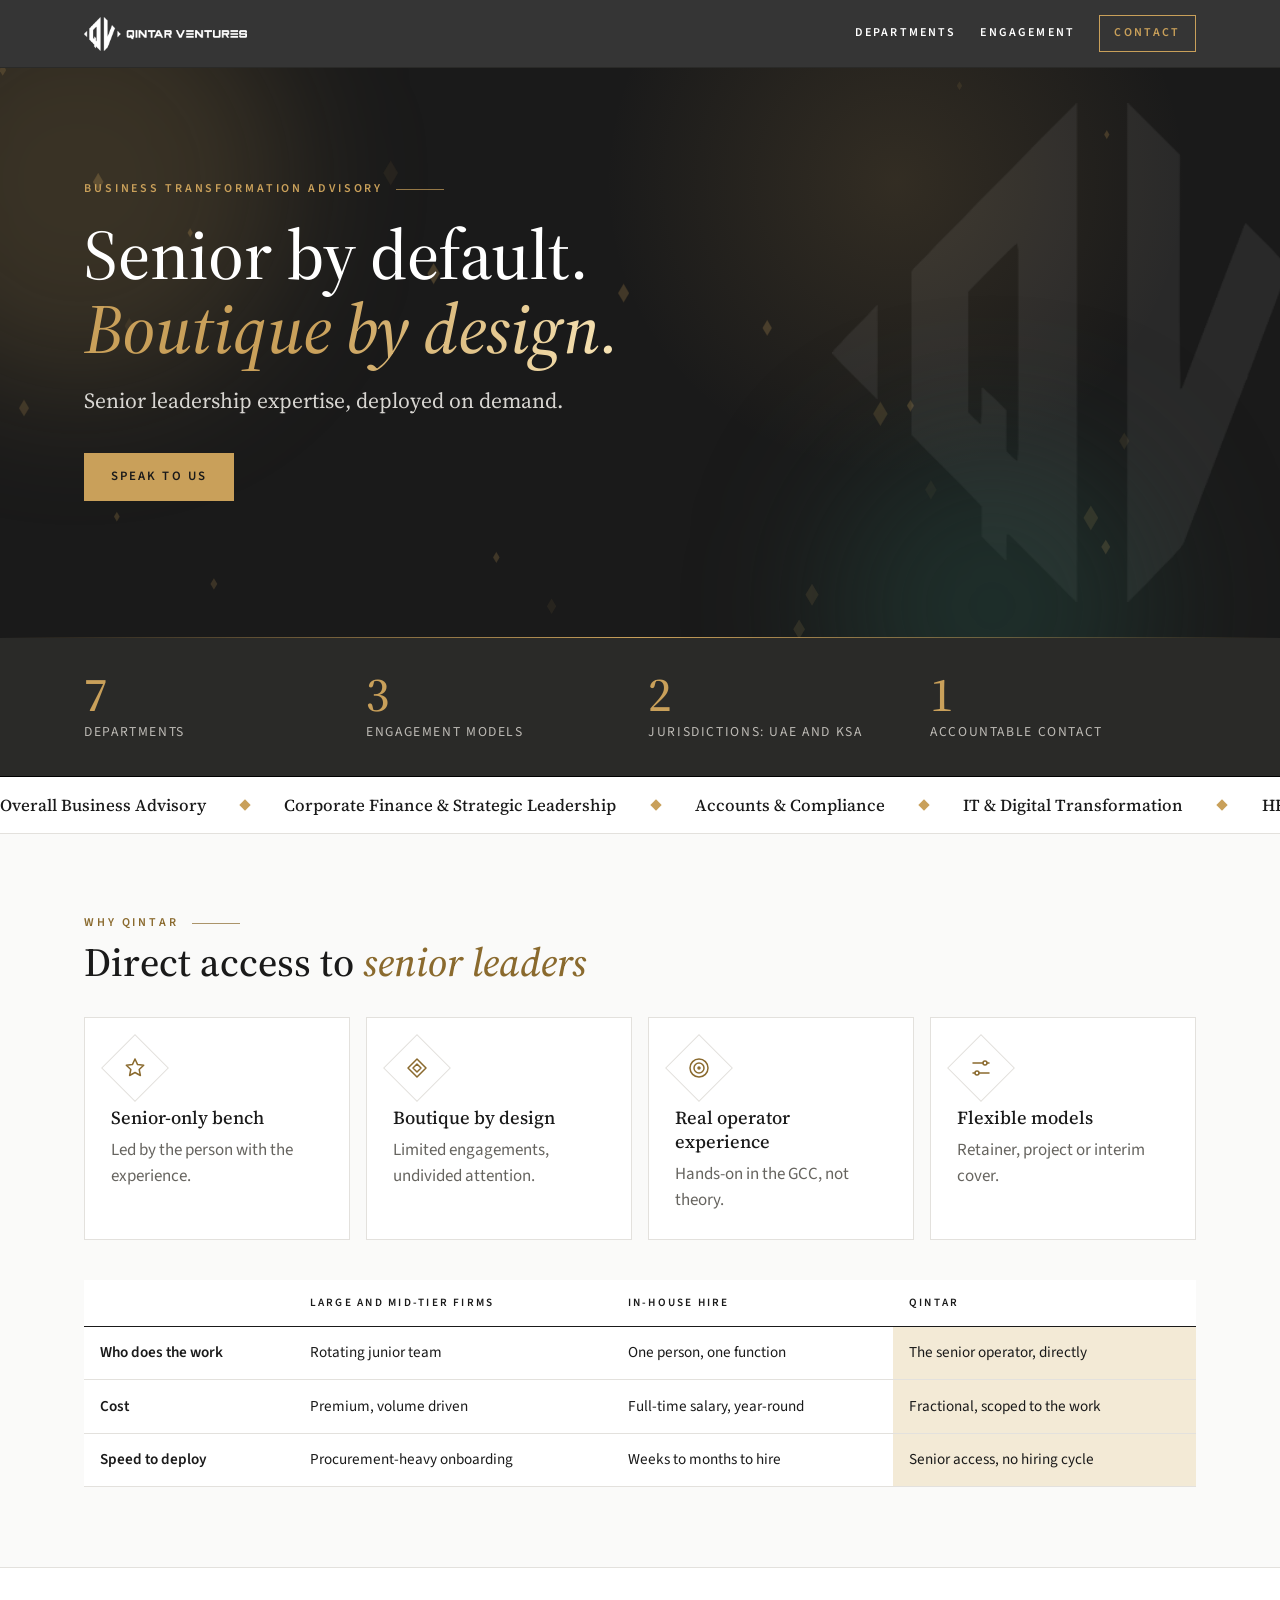
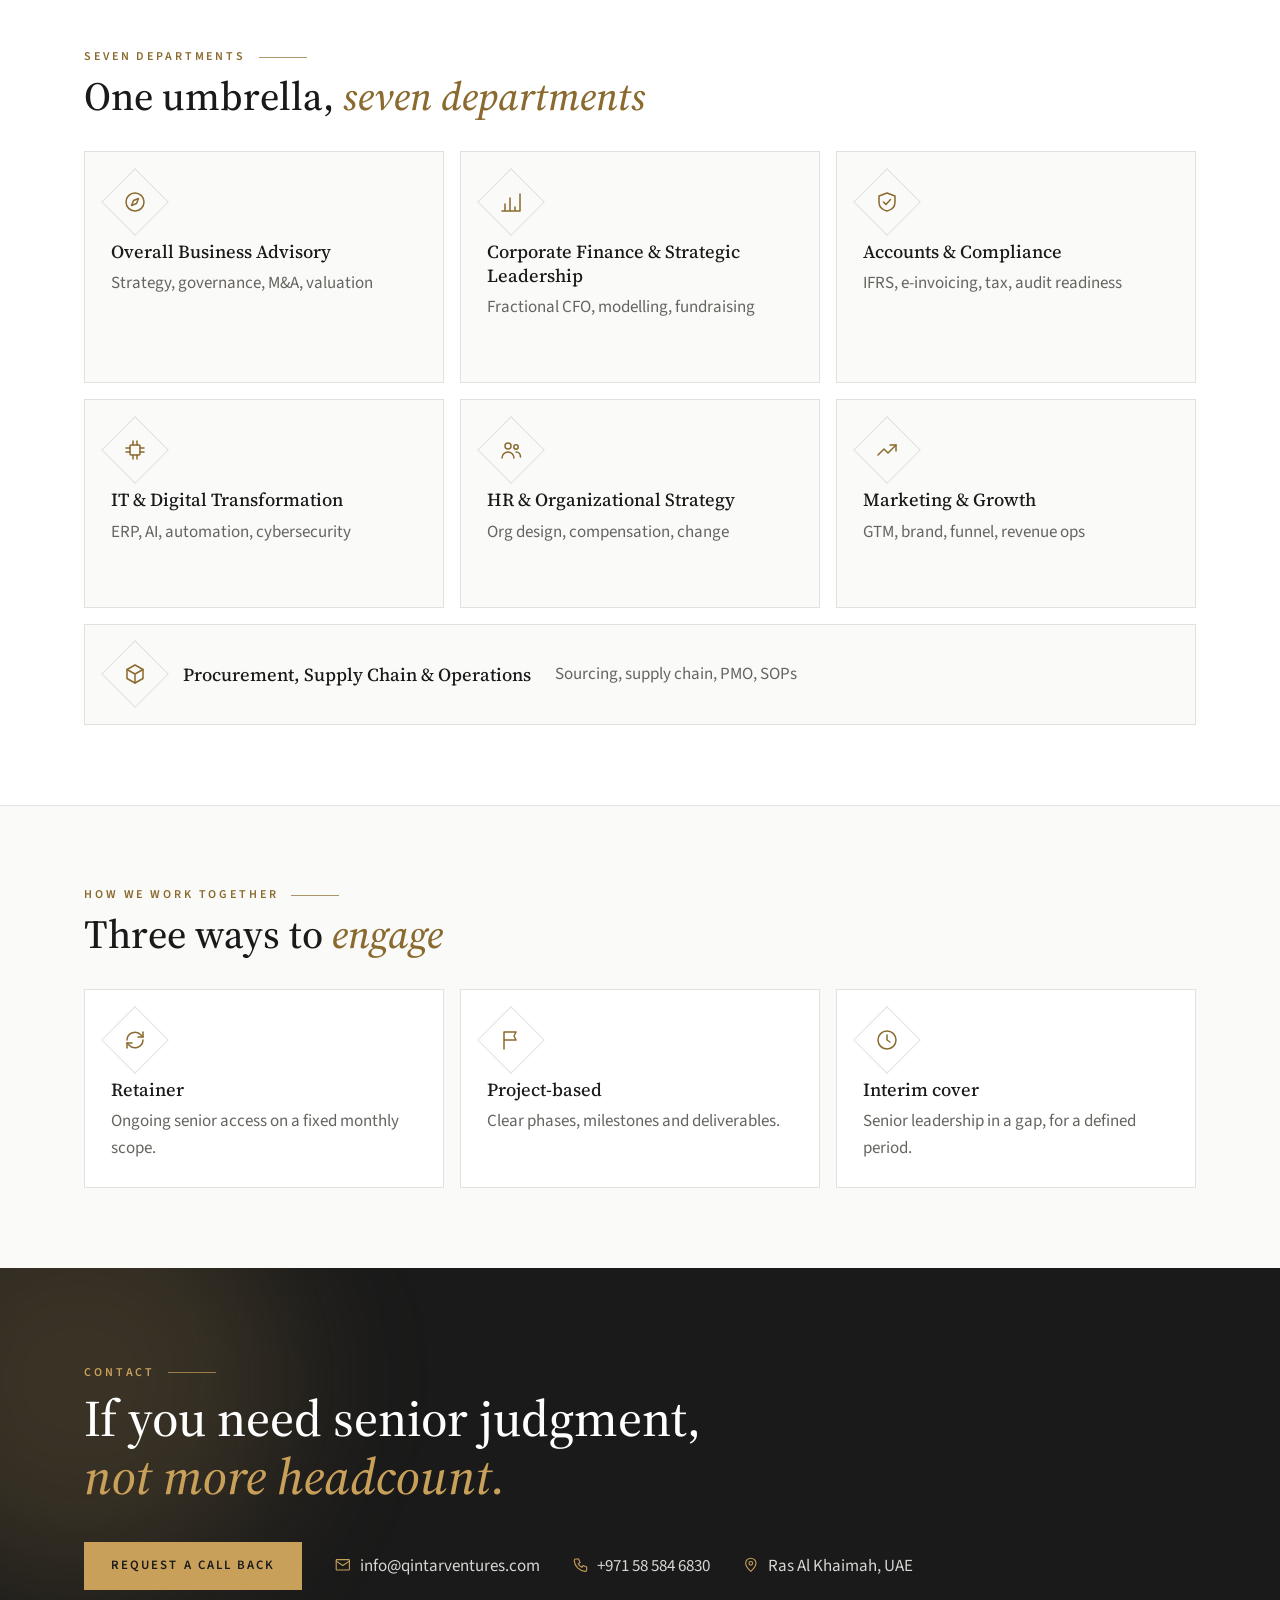
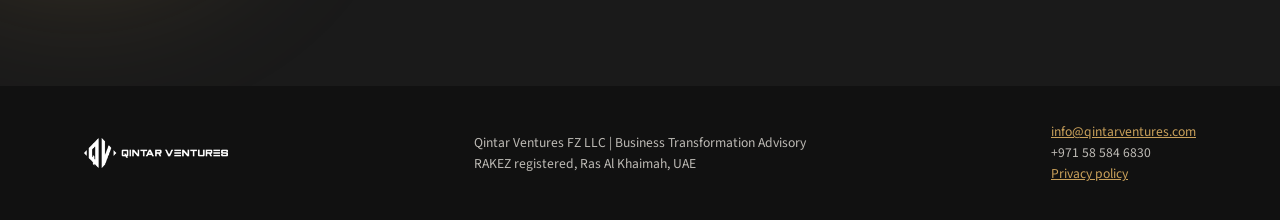
==== commit c4031dbe: "Add richer animations: drifting diamonds, drawing icons, tilt, marquee, progress bar Co-Authored-By:" ====
--- a/index.html
+++ b/index.html
@@ -15,6 +15,7 @@
 <p class="lead rv" style="--d:200ms">Senior leadership expertise, deployed on demand.</p>
 <a class="b rv" style="--d:300ms" href=contact.html>Speak to us</a></div></section>
 <section class=strip><div class="w stats"><div class=st><b><span data-n="7">0</span></b><span>departments</span></div><div class=st><b><span data-n="3">0</span></b><span>engagement models</span></div><div class=st><b><span data-n="2">0</span></b><span>jurisdictions: UAE and KSA</span></div><div class=st><b><span data-n="1">0</span></b><span>accountable contact</span></div></div></section>
+<div class=mq aria-hidden=true><div class=mqt><span>Overall Business Advisory</span><i></i><span>Corporate Finance &amp; Strategic Leadership</span><i></i><span>Accounts &amp; Compliance</span><i></i><span>IT &amp; Digital Transformation</span><i></i><span>HR &amp; Organizational Strategy</span><i></i><span>Marketing &amp; Growth</span><i></i><span>Procurement, Supply Chain &amp; Operations</span><i></i><span>Overall Business Advisory</span><i></i><span>Corporate Finance &amp; Strategic Leadership</span><i></i><span>Accounts &amp; Compliance</span><i></i><span>IT &amp; Digital Transformation</span><i></i><span>HR &amp; Organizational Strategy</span><i></i><span>Marketing &amp; Growth</span><i></i><span>Procurement, Supply Chain &amp; Operations</span><i></i></div></div>
 <section class=s><div class=w><div class="l rv">Why Qintar</div><h2 class=rv>Direct access to <em>senior leaders</em></h2>
 <div class=g4><div class="card rv" style="--d:0ms"><span class=ico><svg class="ic" viewBox="0 0 24 24" fill="none" stroke="currentColor" stroke-width="1.5" stroke-linecap="round" stroke-linejoin="round" aria-hidden="true"><path d="M12 3l2.6 5.6 6.1.7-4.5 4.2 1.2 6L12 16.5l-5.4 3 1.2-6L3.3 9.3l6.1-.7z"/></svg></span><h3>Senior-only bench</h3><p>Led by the person with the experience.</p></div><div class="card rv" style="--d:80ms"><span class=ico><svg class="ic" viewBox="0 0 24 24" fill="none" stroke="currentColor" stroke-width="1.5" stroke-linecap="round" stroke-linejoin="round" aria-hidden="true"><path d="M12 3l9 9-9 9-9-9z"/><path d="M12 8l4 4-4 4-4-4z"/></svg></span><h3>Boutique by design</h3><p>Limited engagements, undivided attention.</p></div><div class="card rv" style="--d:160ms"><span class=ico><svg class="ic" viewBox="0 0 24 24" fill="none" stroke="currentColor" stroke-width="1.5" stroke-linecap="round" stroke-linejoin="round" aria-hidden="true"><circle cx="12" cy="12" r="9"/><circle cx="12" cy="12" r="5"/><circle cx="12" cy="12" r="1"/></svg></span><h3>Real operator experience</h3><p>Hands-on in the GCC, not theory.</p></div><div class="card rv" style="--d:240ms"><span class=ico><svg class="ic" viewBox="0 0 24 24" fill="none" stroke="currentColor" stroke-width="1.5" stroke-linecap="round" stroke-linejoin="round" aria-hidden="true"><path d="M4 7h10M18 7h2M4 17h2M10 17h10"/><circle cx="16" cy="7" r="2"/><circle cx="8" cy="17" r="2"/></svg></span><h3>Flexible models</h3><p>Retainer, project or interim cover.</p></div></div><div class='tw rv'><table><tr><th></th><th>Large and mid-tier firms</th><th>In-house hire</th><th>Qintar</th></tr><tr><td>Who does the work</td><td>Rotating junior team</td><td>One person, one function</td><td class=q>The senior operator, directly</td></tr><tr><td>Cost</td><td>Premium, volume driven</td><td>Full-time salary, year-round</td><td class=q>Fractional, scoped to the work</td></tr><tr><td>Speed to deploy</td><td>Procurement-heavy onboarding</td><td>Weeks to months to hire</td><td class=q>Senior access, no hiring cycle</td></tr></table></div></div></section>
 <section class="s alt" id=departments><div class=w><div class="l rv">Seven departments</div><h2 class=rv>One umbrella, <em>seven departments</em></h2>
@@ -26,9 +27,4 @@
 <span><svg class="mi" viewBox="0 0 24 24" fill="none" stroke="currentColor" stroke-width="1.5" stroke-linecap="round" stroke-linejoin="round" aria-hidden="true"><rect x="3" y="5" width="18" height="14" rx="1"/><path d="M3 7l9 6 9-6"/></svg>info@qintarventures.com</span><span><svg class="mi" viewBox="0 0 24 24" fill="none" stroke="currentColor" stroke-width="1.5" stroke-linecap="round" stroke-linejoin="round" aria-hidden="true"><path d="M5 4h4l2 5-2.5 1.5a11 11 0 005 5L15 13l5 2v4a2 2 0 01-2 2A16 16 0 013 6a2 2 0 012-2z"/></svg>+971 58 584 6830</span><span><svg class="mi" viewBox="0 0 24 24" fill="none" stroke="currentColor" stroke-width="1.5" stroke-linecap="round" stroke-linejoin="round" aria-hidden="true"><path d="M12 21s7-6 7-11a7 7 0 10-14 0c0 5 7 11 7 11z"/><circle cx="12" cy="10" r="2.5"/></svg>Ras Al Khaimah, UAE</span></div></div></section>
 <footer><div class=w><img src=assets/logo-white.png alt="Qintar Ventures" style="height:30px"><div>Qintar Ventures FZ LLC | Business Transformation Advisory<br>RAKEZ registered, Ras Al Khaimah, UAE</div>
 <div><a href=mailto:info@qintarventures.com>info@qintarventures.com</a><br>+971 58 584 6830<br><a href=privacy.html>Privacy policy</a></div></div></footer>
-<script>
-var rv=document.querySelectorAll('.rv'),R=matchMedia('(prefers-reduced-motion:reduce)').matches;
-if(R||!('IntersectionObserver' in window)){rv.forEach(function(e){e.classList.add('in')})}else{var o=new IntersectionObserver(function(es){es.forEach(function(e){if(e.isIntersecting){e.target.classList.add('in');o.unobserve(e.target)}})},{threshold:.15});rv.forEach(function(e){o.observe(e)})}
-document.querySelectorAll('[data-n]').forEach(function(e){var n=+e.dataset.n;if(R){e.textContent=n;return}var s=null;new IntersectionObserver(function(es,ob){if(es[0].isIntersecting){ob.disconnect();(function f(t){s=s||t;var p=Math.min((t-s)/1200,1);e.textContent=Math.round(n*(1-Math.pow(1-p,3)));if(p<1)requestAnimationFrame(f)})(performance.now())}}).observe(e)});
-var cd=document.getElementById('cd');if(cd){var d=Math.ceil((new Date('2026-10-30T00:00:00+04:00')-new Date())/864e5);cd.textContent=d>0?d+' days left':(d===0?'Due today':'Deadline passed')}
-</script></body></html>+<script src=site.js></script></body></html>
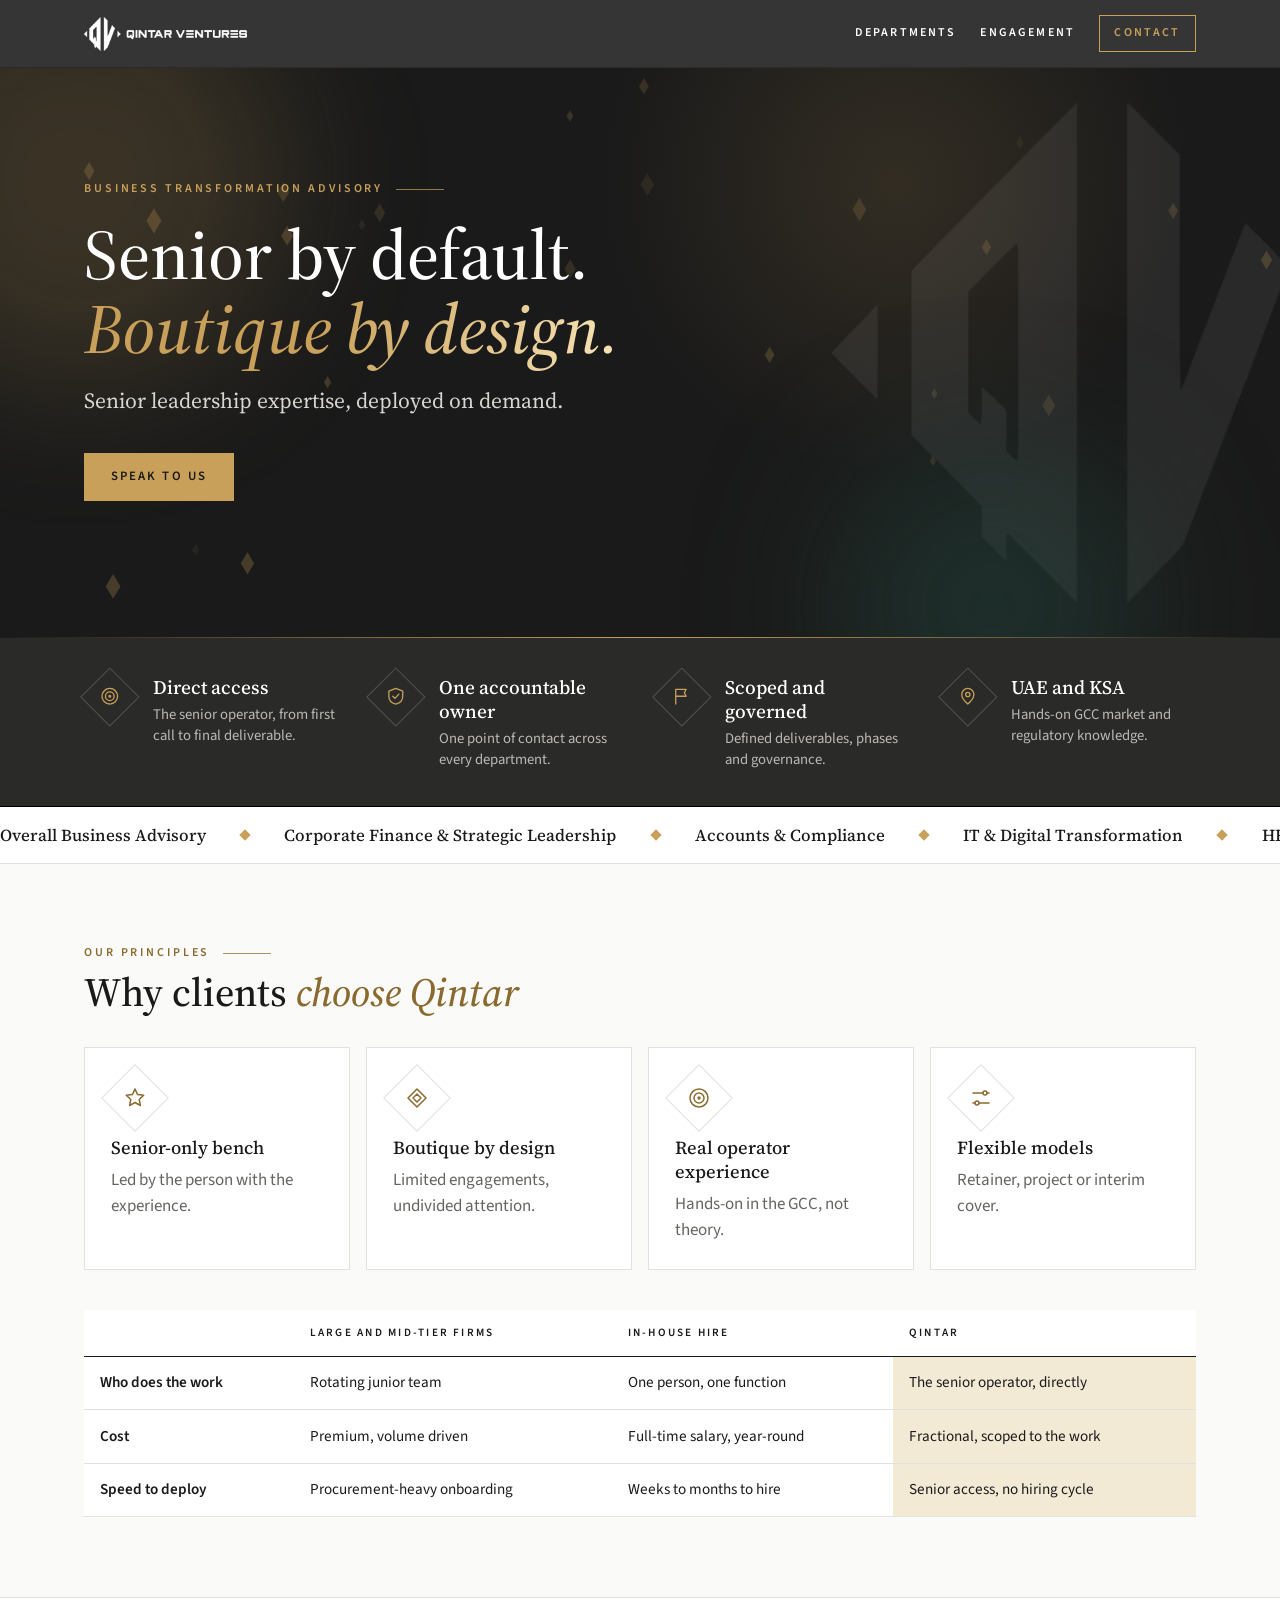
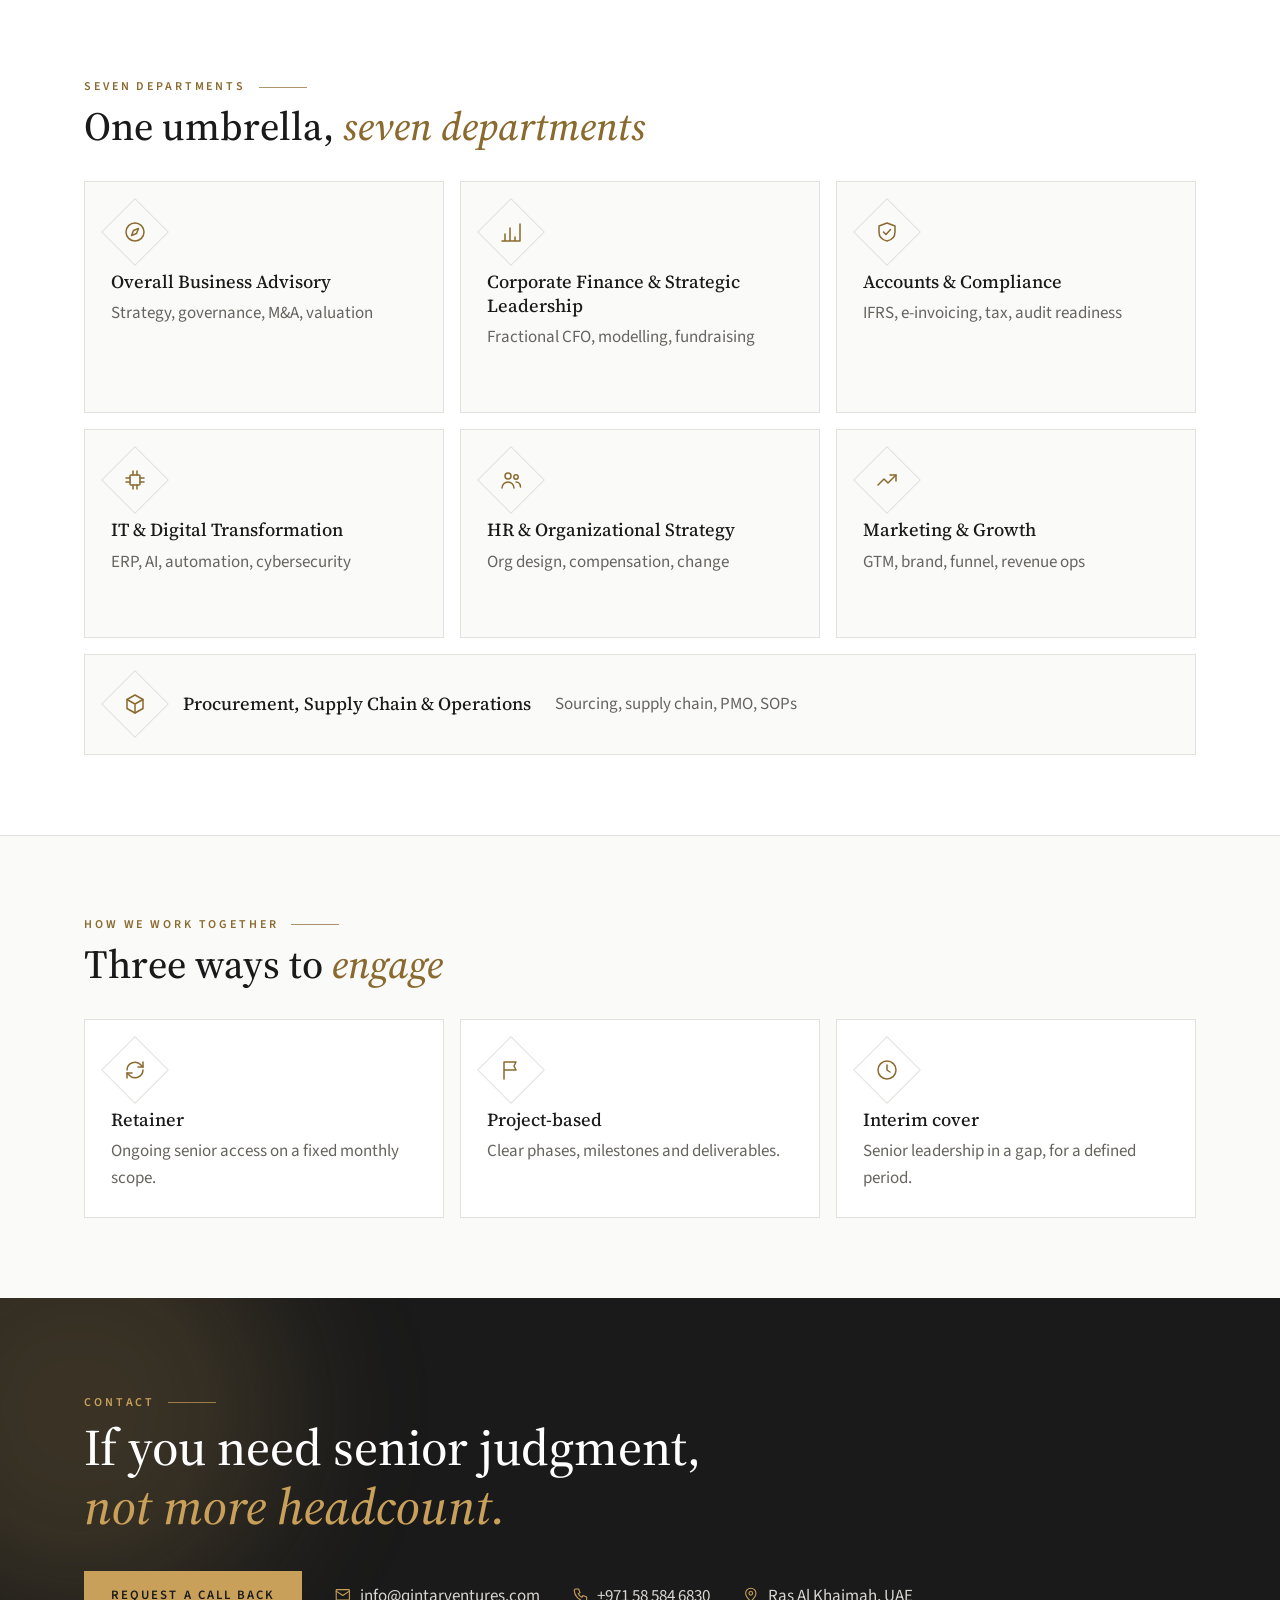
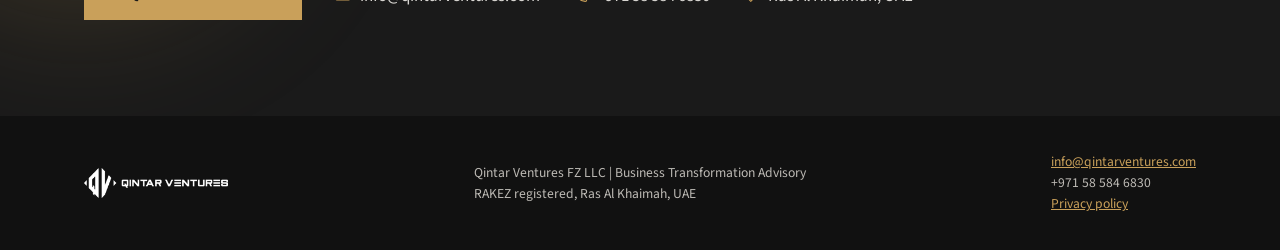
==== commit bbec6ab7: "Replace stats strip with brand pillars Co-Authored-By: Claude Sonnet 5.5 <noreply@anthropic.com> Cla" ====
--- a/index.html
+++ b/index.html
@@ -14,9 +14,9 @@
 <h1 class=rv style="--d:100ms">Senior by default.<br><em>Boutique by design.</em></h1>
 <p class="lead rv" style="--d:200ms">Senior leadership expertise, deployed on demand.</p>
 <a class="b rv" style="--d:300ms" href=contact.html>Speak to us</a></div></section>
-<section class=strip><div class="w stats"><div class=st><b><span data-n="7">0</span></b><span>departments</span></div><div class=st><b><span data-n="3">0</span></b><span>engagement models</span></div><div class=st><b><span data-n="2">0</span></b><span>jurisdictions: UAE and KSA</span></div><div class=st><b><span data-n="1">0</span></b><span>accountable contact</span></div></div></section>
+<section class=strip><div class='w stats'><div class='st rv' style='--d:0ms'><span class=ico><svg class="ic" viewBox="0 0 24 24" fill="none" stroke="currentColor" stroke-width="1.5" stroke-linecap="round" stroke-linejoin="round" aria-hidden="true"><circle cx="12" cy="12" r="9"/><circle cx="12" cy="12" r="5"/><circle cx="12" cy="12" r="1"/></svg></span><div><h3>Direct access</h3><p>The senior operator, from first call to final deliverable.</p></div></div><div class='st rv' style='--d:90ms'><span class=ico><svg class="ic" viewBox="0 0 24 24" fill="none" stroke="currentColor" stroke-width="1.5" stroke-linecap="round" stroke-linejoin="round" aria-hidden="true"><path d="M12 3l8 3v6c0 5-3.5 8-8 9-4.5-1-8-4-8-9V6z"/><path d="M8.5 12l2.5 2.5 4.5-5"/></svg></span><div><h3>One accountable owner</h3><p>One point of contact across every department.</p></div></div><div class='st rv' style='--d:180ms'><span class=ico><svg class="ic" viewBox="0 0 24 24" fill="none" stroke="currentColor" stroke-width="1.5" stroke-linecap="round" stroke-linejoin="round" aria-hidden="true"><path d="M5 21V4M5 4h12l-2 4 2 4H5"/></svg></span><div><h3>Scoped and governed</h3><p>Defined deliverables, phases and governance.</p></div></div><div class='st rv' style='--d:270ms'><span class=ico><svg class="ic" viewBox="0 0 24 24" fill="none" stroke="currentColor" stroke-width="1.5" stroke-linecap="round" stroke-linejoin="round" aria-hidden="true"><path d="M12 21s7-6 7-11a7 7 0 10-14 0c0 5 7 11 7 11z"/><circle cx="12" cy="10" r="2.5"/></svg></span><div><h3>UAE and KSA</h3><p>Hands-on GCC market and regulatory knowledge.</p></div></div></div></section>
 <div class=mq aria-hidden=true><div class=mqt><span>Overall Business Advisory</span><i></i><span>Corporate Finance &amp; Strategic Leadership</span><i></i><span>Accounts &amp; Compliance</span><i></i><span>IT &amp; Digital Transformation</span><i></i><span>HR &amp; Organizational Strategy</span><i></i><span>Marketing &amp; Growth</span><i></i><span>Procurement, Supply Chain &amp; Operations</span><i></i><span>Overall Business Advisory</span><i></i><span>Corporate Finance &amp; Strategic Leadership</span><i></i><span>Accounts &amp; Compliance</span><i></i><span>IT &amp; Digital Transformation</span><i></i><span>HR &amp; Organizational Strategy</span><i></i><span>Marketing &amp; Growth</span><i></i><span>Procurement, Supply Chain &amp; Operations</span><i></i></div></div>
-<section class=s><div class=w><div class="l rv">Why Qintar</div><h2 class=rv>Direct access to <em>senior leaders</em></h2>
+<section class=s><div class=w><div class="l rv">Our principles</div><h2 class=rv>Why clients <em>choose Qintar</em></h2>
 <div class=g4><div class="card rv" style="--d:0ms"><span class=ico><svg class="ic" viewBox="0 0 24 24" fill="none" stroke="currentColor" stroke-width="1.5" stroke-linecap="round" stroke-linejoin="round" aria-hidden="true"><path d="M12 3l2.6 5.6 6.1.7-4.5 4.2 1.2 6L12 16.5l-5.4 3 1.2-6L3.3 9.3l6.1-.7z"/></svg></span><h3>Senior-only bench</h3><p>Led by the person with the experience.</p></div><div class="card rv" style="--d:80ms"><span class=ico><svg class="ic" viewBox="0 0 24 24" fill="none" stroke="currentColor" stroke-width="1.5" stroke-linecap="round" stroke-linejoin="round" aria-hidden="true"><path d="M12 3l9 9-9 9-9-9z"/><path d="M12 8l4 4-4 4-4-4z"/></svg></span><h3>Boutique by design</h3><p>Limited engagements, undivided attention.</p></div><div class="card rv" style="--d:160ms"><span class=ico><svg class="ic" viewBox="0 0 24 24" fill="none" stroke="currentColor" stroke-width="1.5" stroke-linecap="round" stroke-linejoin="round" aria-hidden="true"><circle cx="12" cy="12" r="9"/><circle cx="12" cy="12" r="5"/><circle cx="12" cy="12" r="1"/></svg></span><h3>Real operator experience</h3><p>Hands-on in the GCC, not theory.</p></div><div class="card rv" style="--d:240ms"><span class=ico><svg class="ic" viewBox="0 0 24 24" fill="none" stroke="currentColor" stroke-width="1.5" stroke-linecap="round" stroke-linejoin="round" aria-hidden="true"><path d="M4 7h10M18 7h2M4 17h2M10 17h10"/><circle cx="16" cy="7" r="2"/><circle cx="8" cy="17" r="2"/></svg></span><h3>Flexible models</h3><p>Retainer, project or interim cover.</p></div></div><div class='tw rv'><table><tr><th></th><th>Large and mid-tier firms</th><th>In-house hire</th><th>Qintar</th></tr><tr><td>Who does the work</td><td>Rotating junior team</td><td>One person, one function</td><td class=q>The senior operator, directly</td></tr><tr><td>Cost</td><td>Premium, volume driven</td><td>Full-time salary, year-round</td><td class=q>Fractional, scoped to the work</td></tr><tr><td>Speed to deploy</td><td>Procurement-heavy onboarding</td><td>Weeks to months to hire</td><td class=q>Senior access, no hiring cycle</td></tr></table></div></div></section>
 <section class="s alt" id=departments><div class=w><div class="l rv">Seven departments</div><h2 class=rv>One umbrella, <em>seven departments</em></h2>
 <div class=g3><a class="tile rv" style="--d:0ms" href=overall-business-advisory.html><span class=ico><svg class="ic" viewBox="0 0 24 24" fill="none" stroke="currentColor" stroke-width="1.5" stroke-linecap="round" stroke-linejoin="round" aria-hidden="true"><circle cx="12" cy="12" r="9"/><path d="M15.5 8.5l-2 5-5 2 2-5z"/></svg></span><h3>Overall Business Advisory</h3><p>Strategy, governance, M&amp;A, valuation</p><span class=go>View &rarr;</span></a><a class="tile rv" style="--d:70ms" href=corporate-finance.html><span class=ico><svg class="ic" viewBox="0 0 24 24" fill="none" stroke="currentColor" stroke-width="1.5" stroke-linecap="round" stroke-linejoin="round" aria-hidden="true"><path d="M3 21h18M6 21v-7M11 21V8M16 21v-4M21 21V4"/></svg></span><h3>Corporate Finance &amp; Strategic Leadership</h3><p>Fractional CFO, modelling, fundraising</p><span class=go>View &rarr;</span></a><a class="tile rv" style="--d:140ms" href=accounts-compliance.html><span class=ico><svg class="ic" viewBox="0 0 24 24" fill="none" stroke="currentColor" stroke-width="1.5" stroke-linecap="round" stroke-linejoin="round" aria-hidden="true"><path d="M12 3l8 3v6c0 5-3.5 8-8 9-4.5-1-8-4-8-9V6z"/><path d="M8.5 12l2.5 2.5 4.5-5"/></svg></span><h3>Accounts &amp; Compliance</h3><p>IFRS, e-invoicing, tax, audit readiness</p><span class=go>View &rarr;</span></a><a class="tile rv" style="--d:210ms" href=it-digital-transformation.html><span class=ico><svg class="ic" viewBox="0 0 24 24" fill="none" stroke="currentColor" stroke-width="1.5" stroke-linecap="round" stroke-linejoin="round" aria-hidden="true"><rect x="7" y="7" width="10" height="10" rx="1"/><path d="M10 3v4M14 3v4M10 17v4M14 17v4M3 10h4M3 14h4M17 10h4M17 14h4"/></svg></span><h3>IT &amp; Digital Transformation</h3><p>ERP, AI, automation, cybersecurity</p><span class=go>View &rarr;</span></a><a class="tile rv" style="--d:280ms" href=hr-organizational-strategy.html><span class=ico><svg class="ic" viewBox="0 0 24 24" fill="none" stroke="currentColor" stroke-width="1.5" stroke-linecap="round" stroke-linejoin="round" aria-hidden="true"><circle cx="9" cy="8" r="3"/><path d="M3 20c0-3.3 2.7-6 6-6s6 2.7 6 6"/><circle cx="17" cy="9" r="2.2"/><path d="M17 14c2.5 0 4.5 2 4.5 5"/></svg></span><h3>HR &amp; Organizational Strategy</h3><p>Org design, compensation, change</p><span class=go>View &rarr;</span></a><a class="tile rv" style="--d:350ms" href=marketing-growth.html><span class=ico><svg class="ic" viewBox="0 0 24 24" fill="none" stroke="currentColor" stroke-width="1.5" stroke-linecap="round" stroke-linejoin="round" aria-hidden="true"><path d="M3 17l6-6 4 4 8-8"/><path d="M15 7h6v6"/></svg></span><h3>Marketing &amp; Growth</h3><p>GTM, brand, funnel, revenue ops</p><span class=go>View &rarr;</span></a><a class="tile rv" style="--d:420ms" href=procurement-supply-chain-operations.html><span class=ico><svg class="ic" viewBox="0 0 24 24" fill="none" stroke="currentColor" stroke-width="1.5" stroke-linecap="round" stroke-linejoin="round" aria-hidden="true"><path d="M12 3l8 4.5v9L12 21l-8-4.5v-9z"/><path d="M4 7.5l8 4.5 8-4.5M12 12v9"/></svg></span><h3>Procurement, Supply Chain &amp; Operations</h3><p>Sourcing, supply chain, PMO, SOPs</p><span class=go>View &rarr;</span></a></div></div></section>
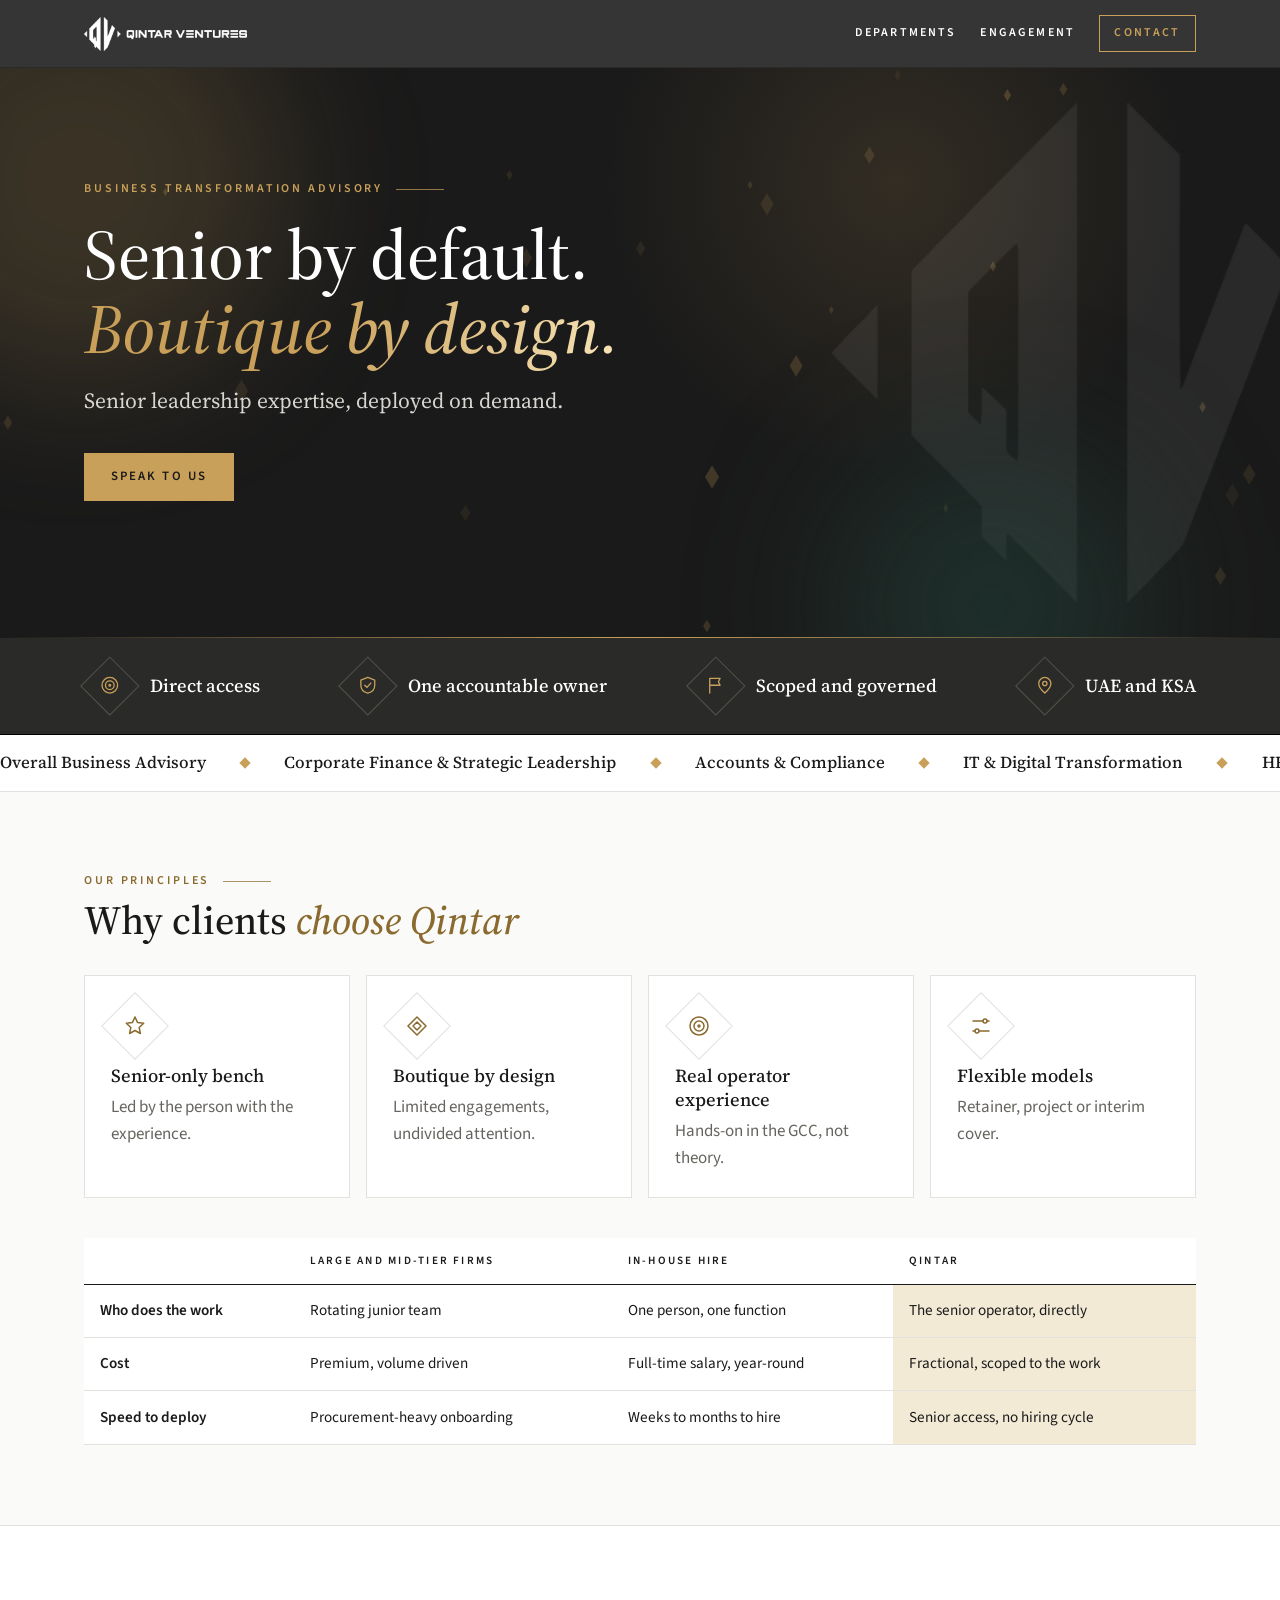
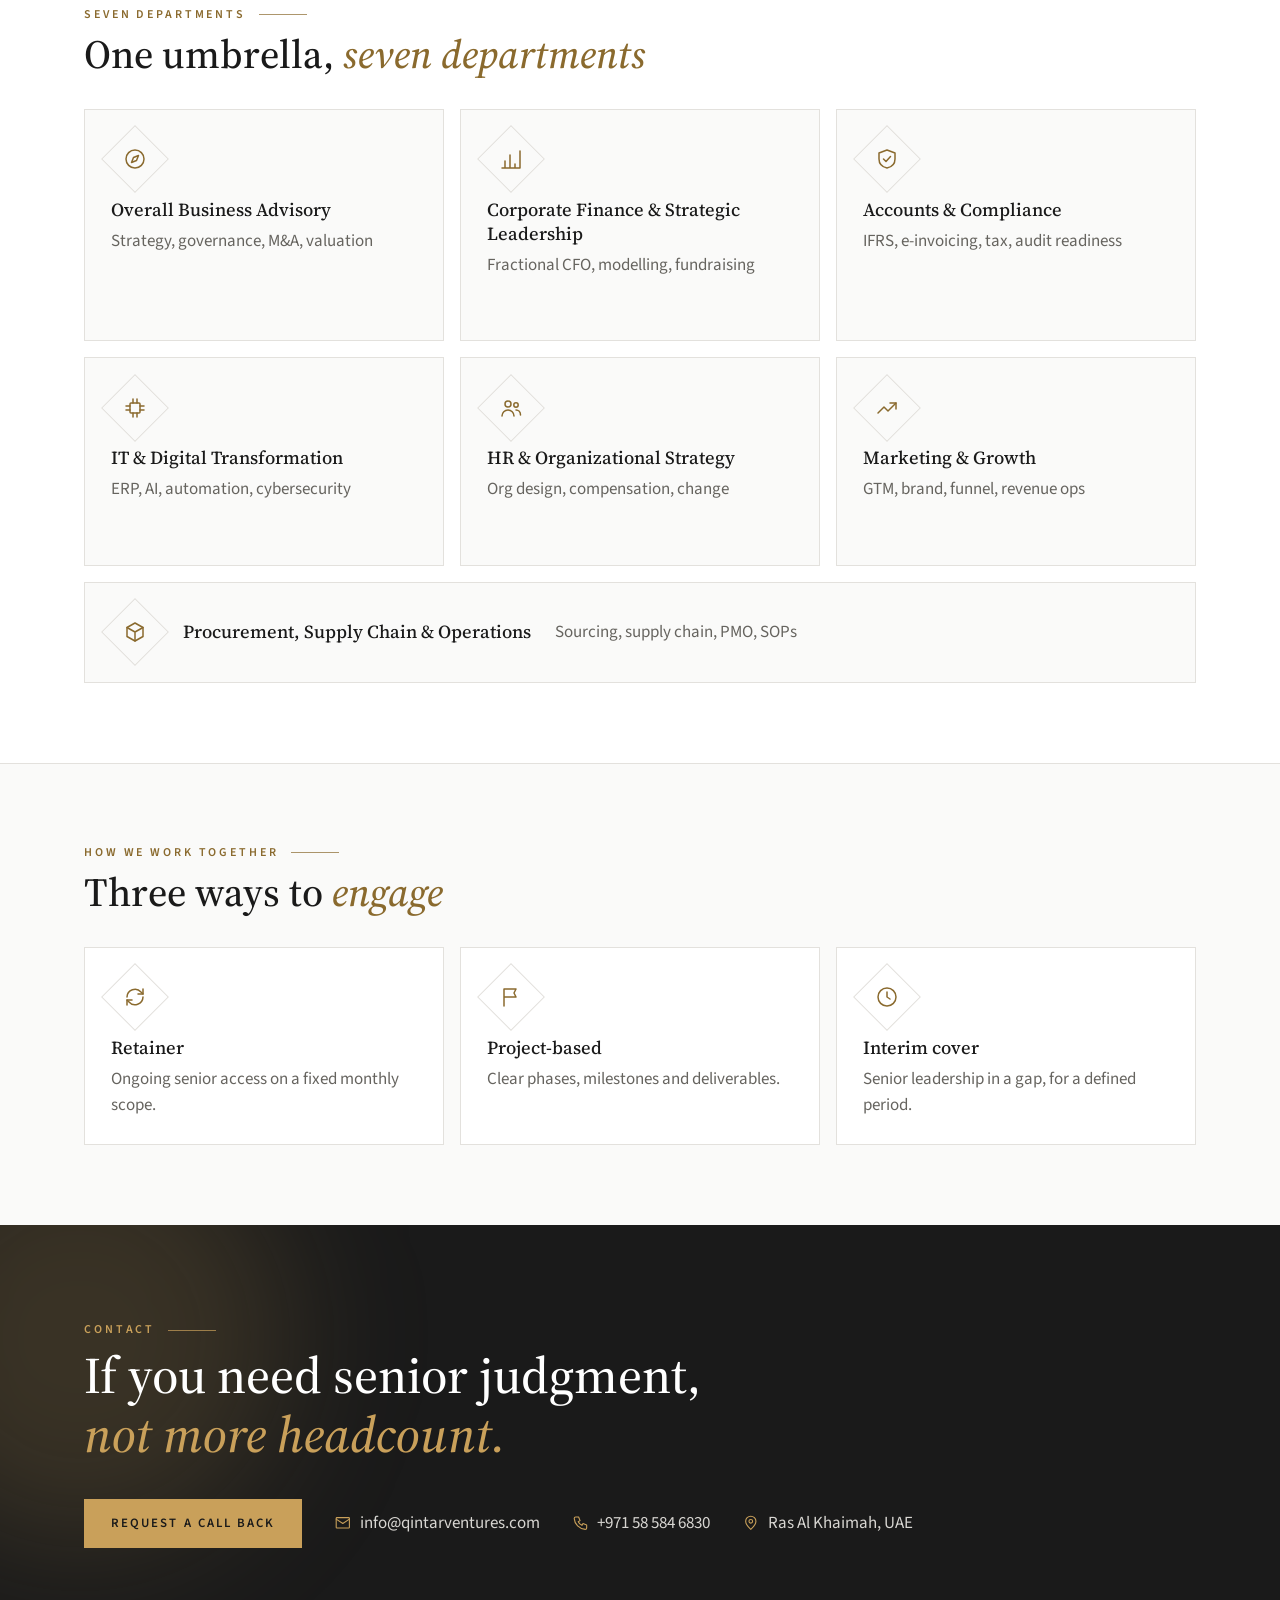
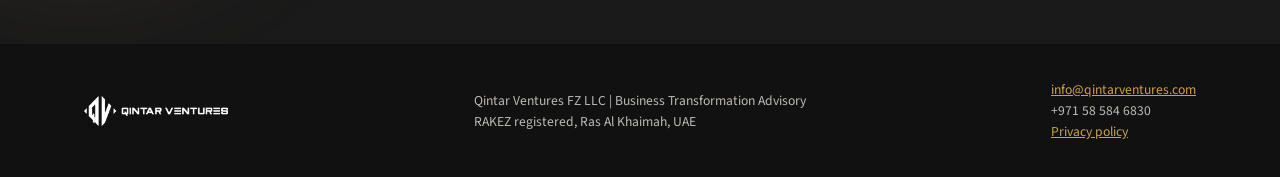
==== commit bfdc220f: "Trim strip to icon and short title Co-Authored-By: Claude Sonnet 5.5 <noreply@anthropic.com> Claude-" ====
--- a/index.html
+++ b/index.html
@@ -14,7 +14,7 @@
 <h1 class=rv style="--d:100ms">Senior by default.<br><em>Boutique by design.</em></h1>
 <p class="lead rv" style="--d:200ms">Senior leadership expertise, deployed on demand.</p>
 <a class="b rv" style="--d:300ms" href=contact.html>Speak to us</a></div></section>
-<section class=strip><div class='w stats'><div class='st rv' style='--d:0ms'><span class=ico><svg class="ic" viewBox="0 0 24 24" fill="none" stroke="currentColor" stroke-width="1.5" stroke-linecap="round" stroke-linejoin="round" aria-hidden="true"><circle cx="12" cy="12" r="9"/><circle cx="12" cy="12" r="5"/><circle cx="12" cy="12" r="1"/></svg></span><div><h3>Direct access</h3><p>The senior operator, from first call to final deliverable.</p></div></div><div class='st rv' style='--d:90ms'><span class=ico><svg class="ic" viewBox="0 0 24 24" fill="none" stroke="currentColor" stroke-width="1.5" stroke-linecap="round" stroke-linejoin="round" aria-hidden="true"><path d="M12 3l8 3v6c0 5-3.5 8-8 9-4.5-1-8-4-8-9V6z"/><path d="M8.5 12l2.5 2.5 4.5-5"/></svg></span><div><h3>One accountable owner</h3><p>One point of contact across every department.</p></div></div><div class='st rv' style='--d:180ms'><span class=ico><svg class="ic" viewBox="0 0 24 24" fill="none" stroke="currentColor" stroke-width="1.5" stroke-linecap="round" stroke-linejoin="round" aria-hidden="true"><path d="M5 21V4M5 4h12l-2 4 2 4H5"/></svg></span><div><h3>Scoped and governed</h3><p>Defined deliverables, phases and governance.</p></div></div><div class='st rv' style='--d:270ms'><span class=ico><svg class="ic" viewBox="0 0 24 24" fill="none" stroke="currentColor" stroke-width="1.5" stroke-linecap="round" stroke-linejoin="round" aria-hidden="true"><path d="M12 21s7-6 7-11a7 7 0 10-14 0c0 5 7 11 7 11z"/><circle cx="12" cy="10" r="2.5"/></svg></span><div><h3>UAE and KSA</h3><p>Hands-on GCC market and regulatory knowledge.</p></div></div></div></section>
+<section class=strip><div class='w stats'><div class='st rv' style='--d:0ms'><span class=ico><svg class="ic" viewBox="0 0 24 24" fill="none" stroke="currentColor" stroke-width="1.5" stroke-linecap="round" stroke-linejoin="round" aria-hidden="true"><circle cx="12" cy="12" r="9"/><circle cx="12" cy="12" r="5"/><circle cx="12" cy="12" r="1"/></svg></span><h3>Direct access</h3></div><div class='st rv' style='--d:90ms'><span class=ico><svg class="ic" viewBox="0 0 24 24" fill="none" stroke="currentColor" stroke-width="1.5" stroke-linecap="round" stroke-linejoin="round" aria-hidden="true"><path d="M12 3l8 3v6c0 5-3.5 8-8 9-4.5-1-8-4-8-9V6z"/><path d="M8.5 12l2.5 2.5 4.5-5"/></svg></span><h3>One accountable owner</h3></div><div class='st rv' style='--d:180ms'><span class=ico><svg class="ic" viewBox="0 0 24 24" fill="none" stroke="currentColor" stroke-width="1.5" stroke-linecap="round" stroke-linejoin="round" aria-hidden="true"><path d="M5 21V4M5 4h12l-2 4 2 4H5"/></svg></span><h3>Scoped and governed</h3></div><div class='st rv' style='--d:270ms'><span class=ico><svg class="ic" viewBox="0 0 24 24" fill="none" stroke="currentColor" stroke-width="1.5" stroke-linecap="round" stroke-linejoin="round" aria-hidden="true"><path d="M12 21s7-6 7-11a7 7 0 10-14 0c0 5 7 11 7 11z"/><circle cx="12" cy="10" r="2.5"/></svg></span><h3>UAE and KSA</h3></div></div></section>
 <div class=mq aria-hidden=true><div class=mqt><span>Overall Business Advisory</span><i></i><span>Corporate Finance &amp; Strategic Leadership</span><i></i><span>Accounts &amp; Compliance</span><i></i><span>IT &amp; Digital Transformation</span><i></i><span>HR &amp; Organizational Strategy</span><i></i><span>Marketing &amp; Growth</span><i></i><span>Procurement, Supply Chain &amp; Operations</span><i></i><span>Overall Business Advisory</span><i></i><span>Corporate Finance &amp; Strategic Leadership</span><i></i><span>Accounts &amp; Compliance</span><i></i><span>IT &amp; Digital Transformation</span><i></i><span>HR &amp; Organizational Strategy</span><i></i><span>Marketing &amp; Growth</span><i></i><span>Procurement, Supply Chain &amp; Operations</span><i></i></div></div>
 <section class=s><div class=w><div class="l rv">Our principles</div><h2 class=rv>Why clients <em>choose Qintar</em></h2>
 <div class=g4><div class="card rv" style="--d:0ms"><span class=ico><svg class="ic" viewBox="0 0 24 24" fill="none" stroke="currentColor" stroke-width="1.5" stroke-linecap="round" stroke-linejoin="round" aria-hidden="true"><path d="M12 3l2.6 5.6 6.1.7-4.5 4.2 1.2 6L12 16.5l-5.4 3 1.2-6L3.3 9.3l6.1-.7z"/></svg></span><h3>Senior-only bench</h3><p>Led by the person with the experience.</p></div><div class="card rv" style="--d:80ms"><span class=ico><svg class="ic" viewBox="0 0 24 24" fill="none" stroke="currentColor" stroke-width="1.5" stroke-linecap="round" stroke-linejoin="round" aria-hidden="true"><path d="M12 3l9 9-9 9-9-9z"/><path d="M12 8l4 4-4 4-4-4z"/></svg></span><h3>Boutique by design</h3><p>Limited engagements, undivided attention.</p></div><div class="card rv" style="--d:160ms"><span class=ico><svg class="ic" viewBox="0 0 24 24" fill="none" stroke="currentColor" stroke-width="1.5" stroke-linecap="round" stroke-linejoin="round" aria-hidden="true"><circle cx="12" cy="12" r="9"/><circle cx="12" cy="12" r="5"/><circle cx="12" cy="12" r="1"/></svg></span><h3>Real operator experience</h3><p>Hands-on in the GCC, not theory.</p></div><div class="card rv" style="--d:240ms"><span class=ico><svg class="ic" viewBox="0 0 24 24" fill="none" stroke="currentColor" stroke-width="1.5" stroke-linecap="round" stroke-linejoin="round" aria-hidden="true"><path d="M4 7h10M18 7h2M4 17h2M10 17h10"/><circle cx="16" cy="7" r="2"/><circle cx="8" cy="17" r="2"/></svg></span><h3>Flexible models</h3><p>Retainer, project or interim cover.</p></div></div><div class='tw rv'><table><tr><th></th><th>Large and mid-tier firms</th><th>In-house hire</th><th>Qintar</th></tr><tr><td>Who does the work</td><td>Rotating junior team</td><td>One person, one function</td><td class=q>The senior operator, directly</td></tr><tr><td>Cost</td><td>Premium, volume driven</td><td>Full-time salary, year-round</td><td class=q>Fractional, scoped to the work</td></tr><tr><td>Speed to deploy</td><td>Procurement-heavy onboarding</td><td>Weeks to months to hire</td><td class=q>Senior access, no hiring cycle</td></tr></table></div></div></section>
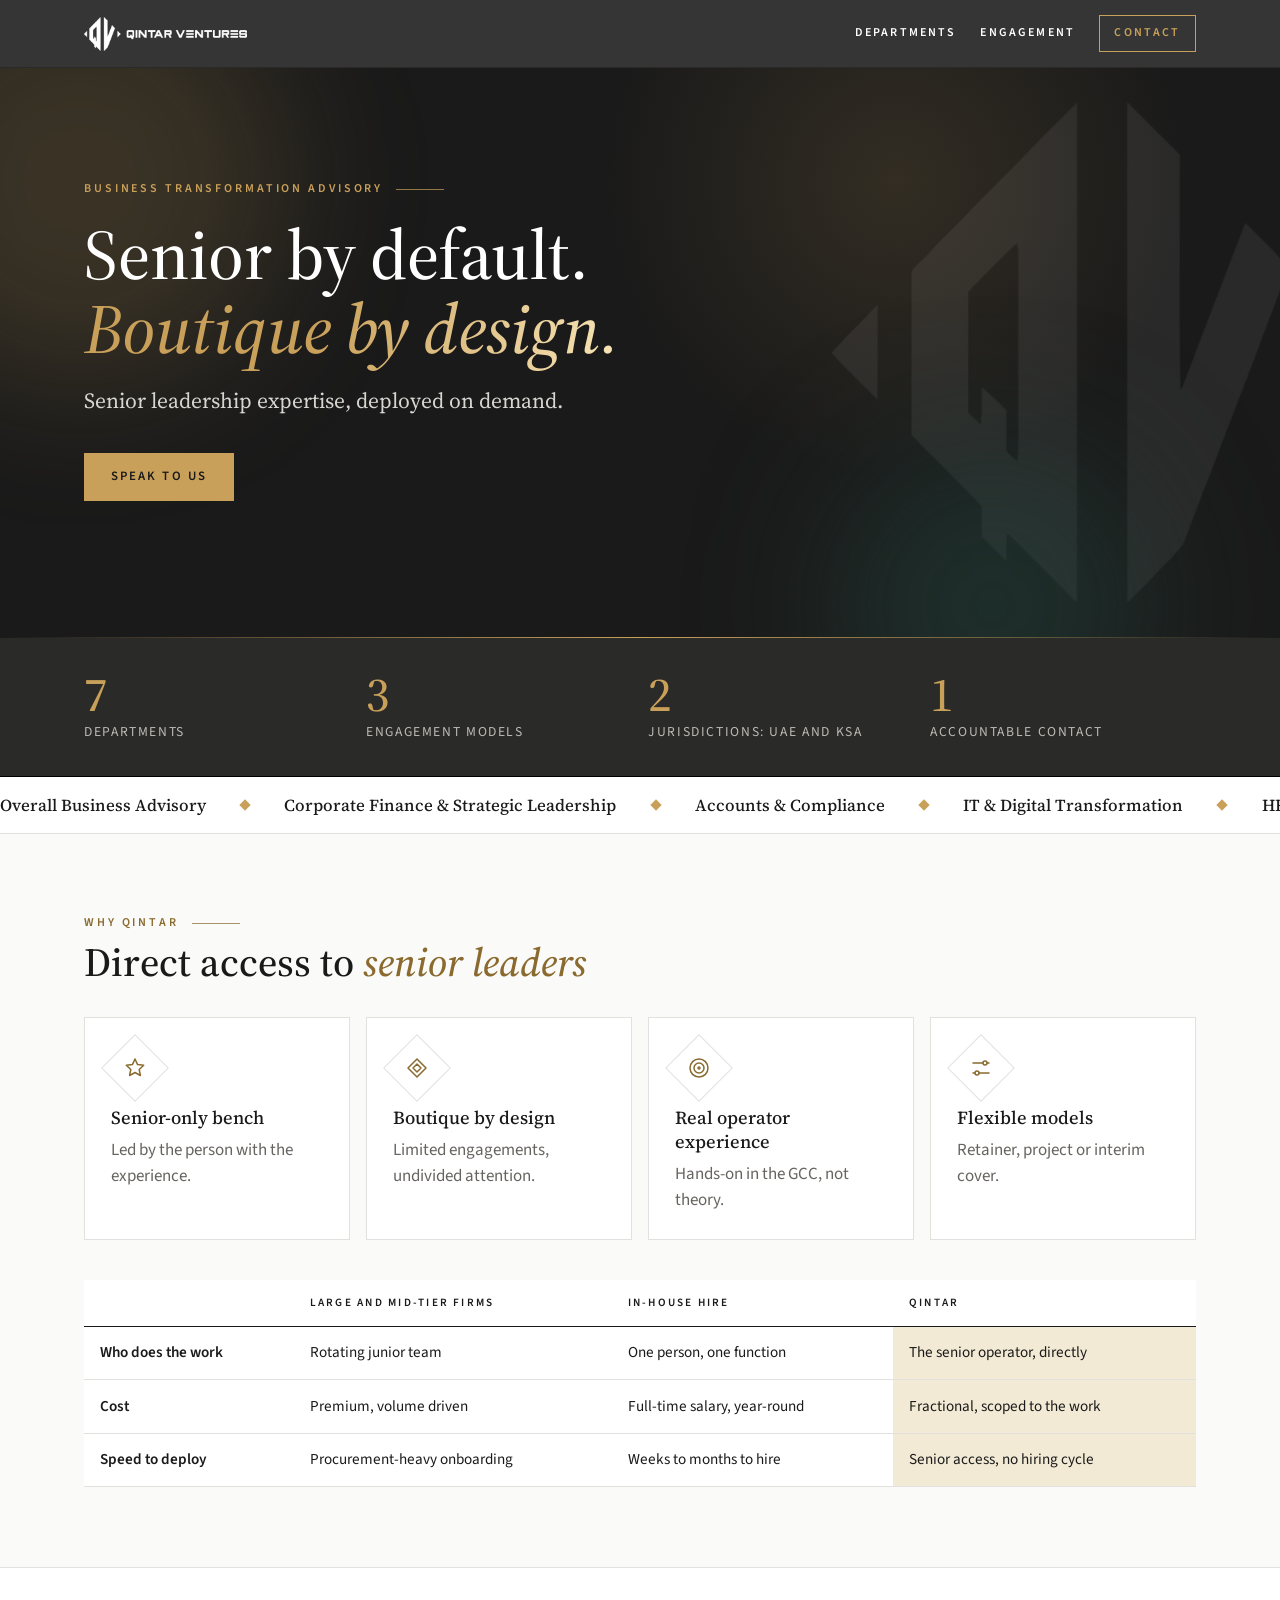
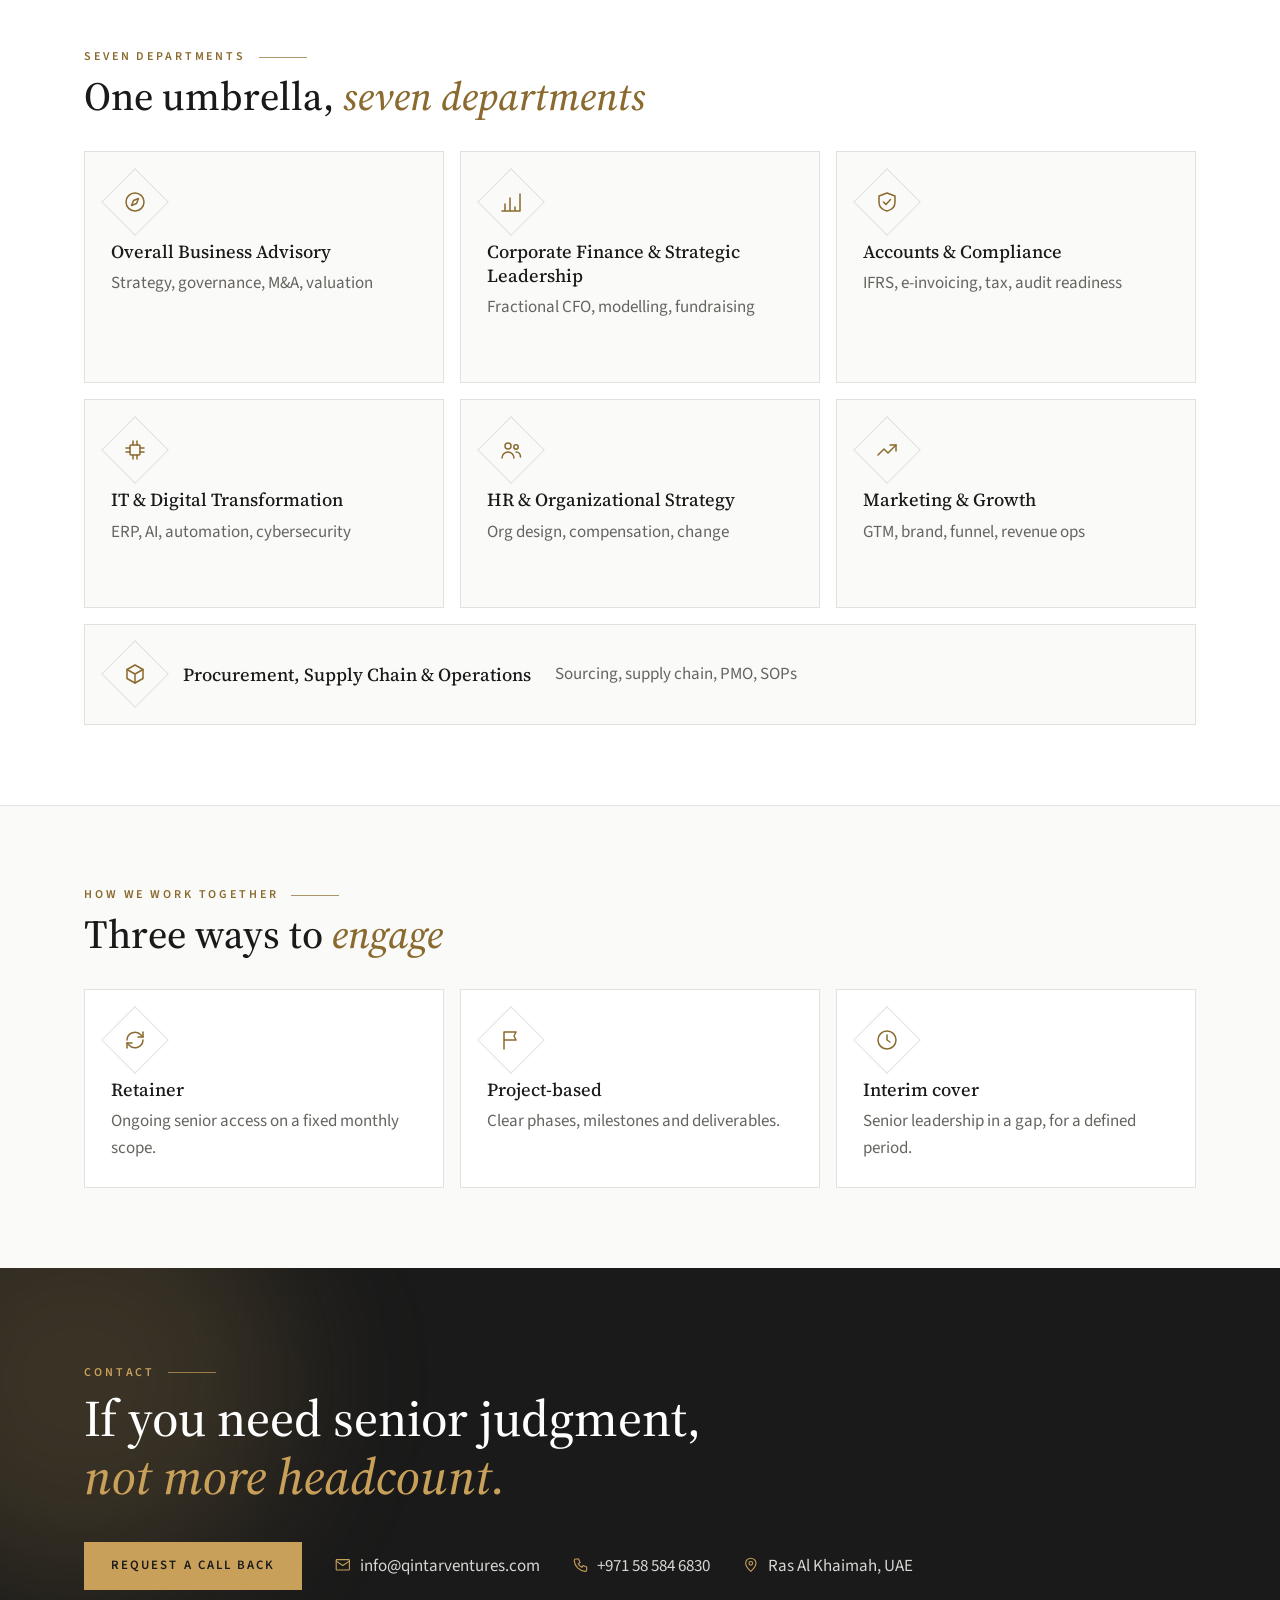
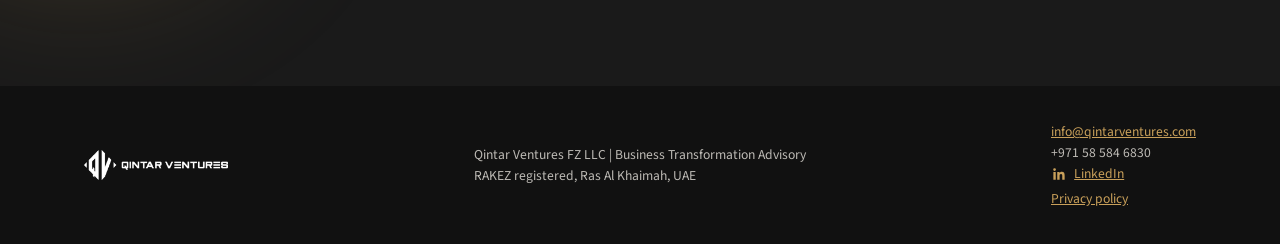
==== commit 411b5922: "Add LinkedIn link to footer and contact page Co-Authored-By: Claude Sonnet 5.5 <noreply@anthropic.co" ====
--- a/index.html
+++ b/index.html
@@ -14,9 +14,9 @@
 <h1 class=rv style="--d:100ms">Senior by default.<br><em>Boutique by design.</em></h1>
 <p class="lead rv" style="--d:200ms">Senior leadership expertise, deployed on demand.</p>
 <a class="b rv" style="--d:300ms" href=contact.html>Speak to us</a></div></section>
-<section class=strip><div class='w stats'><div class='st rv' style='--d:0ms'><span class=ico><svg class="ic" viewBox="0 0 24 24" fill="none" stroke="currentColor" stroke-width="1.5" stroke-linecap="round" stroke-linejoin="round" aria-hidden="true"><circle cx="12" cy="12" r="9"/><circle cx="12" cy="12" r="5"/><circle cx="12" cy="12" r="1"/></svg></span><h3>Direct access</h3></div><div class='st rv' style='--d:90ms'><span class=ico><svg class="ic" viewBox="0 0 24 24" fill="none" stroke="currentColor" stroke-width="1.5" stroke-linecap="round" stroke-linejoin="round" aria-hidden="true"><path d="M12 3l8 3v6c0 5-3.5 8-8 9-4.5-1-8-4-8-9V6z"/><path d="M8.5 12l2.5 2.5 4.5-5"/></svg></span><h3>One accountable owner</h3></div><div class='st rv' style='--d:180ms'><span class=ico><svg class="ic" viewBox="0 0 24 24" fill="none" stroke="currentColor" stroke-width="1.5" stroke-linecap="round" stroke-linejoin="round" aria-hidden="true"><path d="M5 21V4M5 4h12l-2 4 2 4H5"/></svg></span><h3>Scoped and governed</h3></div><div class='st rv' style='--d:270ms'><span class=ico><svg class="ic" viewBox="0 0 24 24" fill="none" stroke="currentColor" stroke-width="1.5" stroke-linecap="round" stroke-linejoin="round" aria-hidden="true"><path d="M12 21s7-6 7-11a7 7 0 10-14 0c0 5 7 11 7 11z"/><circle cx="12" cy="10" r="2.5"/></svg></span><h3>UAE and KSA</h3></div></div></section>
+<section class=strip><div class="w stats"><div class=st><b><span data-n="7">0</span></b><span>departments</span></div><div class=st><b><span data-n="3">0</span></b><span>engagement models</span></div><div class=st><b><span data-n="2">0</span></b><span>jurisdictions: UAE and KSA</span></div><div class=st><b><span data-n="1">0</span></b><span>accountable contact</span></div></div></section>
 <div class=mq aria-hidden=true><div class=mqt><span>Overall Business Advisory</span><i></i><span>Corporate Finance &amp; Strategic Leadership</span><i></i><span>Accounts &amp; Compliance</span><i></i><span>IT &amp; Digital Transformation</span><i></i><span>HR &amp; Organizational Strategy</span><i></i><span>Marketing &amp; Growth</span><i></i><span>Procurement, Supply Chain &amp; Operations</span><i></i><span>Overall Business Advisory</span><i></i><span>Corporate Finance &amp; Strategic Leadership</span><i></i><span>Accounts &amp; Compliance</span><i></i><span>IT &amp; Digital Transformation</span><i></i><span>HR &amp; Organizational Strategy</span><i></i><span>Marketing &amp; Growth</span><i></i><span>Procurement, Supply Chain &amp; Operations</span><i></i></div></div>
-<section class=s><div class=w><div class="l rv">Our principles</div><h2 class=rv>Why clients <em>choose Qintar</em></h2>
+<section class=s><div class=w><div class="l rv">Why Qintar</div><h2 class=rv>Direct access to <em>senior leaders</em></h2>
 <div class=g4><div class="card rv" style="--d:0ms"><span class=ico><svg class="ic" viewBox="0 0 24 24" fill="none" stroke="currentColor" stroke-width="1.5" stroke-linecap="round" stroke-linejoin="round" aria-hidden="true"><path d="M12 3l2.6 5.6 6.1.7-4.5 4.2 1.2 6L12 16.5l-5.4 3 1.2-6L3.3 9.3l6.1-.7z"/></svg></span><h3>Senior-only bench</h3><p>Led by the person with the experience.</p></div><div class="card rv" style="--d:80ms"><span class=ico><svg class="ic" viewBox="0 0 24 24" fill="none" stroke="currentColor" stroke-width="1.5" stroke-linecap="round" stroke-linejoin="round" aria-hidden="true"><path d="M12 3l9 9-9 9-9-9z"/><path d="M12 8l4 4-4 4-4-4z"/></svg></span><h3>Boutique by design</h3><p>Limited engagements, undivided attention.</p></div><div class="card rv" style="--d:160ms"><span class=ico><svg class="ic" viewBox="0 0 24 24" fill="none" stroke="currentColor" stroke-width="1.5" stroke-linecap="round" stroke-linejoin="round" aria-hidden="true"><circle cx="12" cy="12" r="9"/><circle cx="12" cy="12" r="5"/><circle cx="12" cy="12" r="1"/></svg></span><h3>Real operator experience</h3><p>Hands-on in the GCC, not theory.</p></div><div class="card rv" style="--d:240ms"><span class=ico><svg class="ic" viewBox="0 0 24 24" fill="none" stroke="currentColor" stroke-width="1.5" stroke-linecap="round" stroke-linejoin="round" aria-hidden="true"><path d="M4 7h10M18 7h2M4 17h2M10 17h10"/><circle cx="16" cy="7" r="2"/><circle cx="8" cy="17" r="2"/></svg></span><h3>Flexible models</h3><p>Retainer, project or interim cover.</p></div></div><div class='tw rv'><table><tr><th></th><th>Large and mid-tier firms</th><th>In-house hire</th><th>Qintar</th></tr><tr><td>Who does the work</td><td>Rotating junior team</td><td>One person, one function</td><td class=q>The senior operator, directly</td></tr><tr><td>Cost</td><td>Premium, volume driven</td><td>Full-time salary, year-round</td><td class=q>Fractional, scoped to the work</td></tr><tr><td>Speed to deploy</td><td>Procurement-heavy onboarding</td><td>Weeks to months to hire</td><td class=q>Senior access, no hiring cycle</td></tr></table></div></div></section>
 <section class="s alt" id=departments><div class=w><div class="l rv">Seven departments</div><h2 class=rv>One umbrella, <em>seven departments</em></h2>
 <div class=g3><a class="tile rv" style="--d:0ms" href=overall-business-advisory.html><span class=ico><svg class="ic" viewBox="0 0 24 24" fill="none" stroke="currentColor" stroke-width="1.5" stroke-linecap="round" stroke-linejoin="round" aria-hidden="true"><circle cx="12" cy="12" r="9"/><path d="M15.5 8.5l-2 5-5 2 2-5z"/></svg></span><h3>Overall Business Advisory</h3><p>Strategy, governance, M&amp;A, valuation</p><span class=go>View &rarr;</span></a><a class="tile rv" style="--d:70ms" href=corporate-finance.html><span class=ico><svg class="ic" viewBox="0 0 24 24" fill="none" stroke="currentColor" stroke-width="1.5" stroke-linecap="round" stroke-linejoin="round" aria-hidden="true"><path d="M3 21h18M6 21v-7M11 21V8M16 21v-4M21 21V4"/></svg></span><h3>Corporate Finance &amp; Strategic Leadership</h3><p>Fractional CFO, modelling, fundraising</p><span class=go>View &rarr;</span></a><a class="tile rv" style="--d:140ms" href=accounts-compliance.html><span class=ico><svg class="ic" viewBox="0 0 24 24" fill="none" stroke="currentColor" stroke-width="1.5" stroke-linecap="round" stroke-linejoin="round" aria-hidden="true"><path d="M12 3l8 3v6c0 5-3.5 8-8 9-4.5-1-8-4-8-9V6z"/><path d="M8.5 12l2.5 2.5 4.5-5"/></svg></span><h3>Accounts &amp; Compliance</h3><p>IFRS, e-invoicing, tax, audit readiness</p><span class=go>View &rarr;</span></a><a class="tile rv" style="--d:210ms" href=it-digital-transformation.html><span class=ico><svg class="ic" viewBox="0 0 24 24" fill="none" stroke="currentColor" stroke-width="1.5" stroke-linecap="round" stroke-linejoin="round" aria-hidden="true"><rect x="7" y="7" width="10" height="10" rx="1"/><path d="M10 3v4M14 3v4M10 17v4M14 17v4M3 10h4M3 14h4M17 10h4M17 14h4"/></svg></span><h3>IT &amp; Digital Transformation</h3><p>ERP, AI, automation, cybersecurity</p><span class=go>View &rarr;</span></a><a class="tile rv" style="--d:280ms" href=hr-organizational-strategy.html><span class=ico><svg class="ic" viewBox="0 0 24 24" fill="none" stroke="currentColor" stroke-width="1.5" stroke-linecap="round" stroke-linejoin="round" aria-hidden="true"><circle cx="9" cy="8" r="3"/><path d="M3 20c0-3.3 2.7-6 6-6s6 2.7 6 6"/><circle cx="17" cy="9" r="2.2"/><path d="M17 14c2.5 0 4.5 2 4.5 5"/></svg></span><h3>HR &amp; Organizational Strategy</h3><p>Org design, compensation, change</p><span class=go>View &rarr;</span></a><a class="tile rv" style="--d:350ms" href=marketing-growth.html><span class=ico><svg class="ic" viewBox="0 0 24 24" fill="none" stroke="currentColor" stroke-width="1.5" stroke-linecap="round" stroke-linejoin="round" aria-hidden="true"><path d="M3 17l6-6 4 4 8-8"/><path d="M15 7h6v6"/></svg></span><h3>Marketing &amp; Growth</h3><p>GTM, brand, funnel, revenue ops</p><span class=go>View &rarr;</span></a><a class="tile rv" style="--d:420ms" href=procurement-supply-chain-operations.html><span class=ico><svg class="ic" viewBox="0 0 24 24" fill="none" stroke="currentColor" stroke-width="1.5" stroke-linecap="round" stroke-linejoin="round" aria-hidden="true"><path d="M12 3l8 4.5v9L12 21l-8-4.5v-9z"/><path d="M4 7.5l8 4.5 8-4.5M12 12v9"/></svg></span><h3>Procurement, Supply Chain &amp; Operations</h3><p>Sourcing, supply chain, PMO, SOPs</p><span class=go>View &rarr;</span></a></div></div></section>
@@ -26,5 +26,5 @@
 <div class="rv ci"><a class=b href=contact.html>Request a call back</a>
 <span><svg class="mi" viewBox="0 0 24 24" fill="none" stroke="currentColor" stroke-width="1.5" stroke-linecap="round" stroke-linejoin="round" aria-hidden="true"><rect x="3" y="5" width="18" height="14" rx="1"/><path d="M3 7l9 6 9-6"/></svg>info@qintarventures.com</span><span><svg class="mi" viewBox="0 0 24 24" fill="none" stroke="currentColor" stroke-width="1.5" stroke-linecap="round" stroke-linejoin="round" aria-hidden="true"><path d="M5 4h4l2 5-2.5 1.5a11 11 0 005 5L15 13l5 2v4a2 2 0 01-2 2A16 16 0 013 6a2 2 0 012-2z"/></svg>+971 58 584 6830</span><span><svg class="mi" viewBox="0 0 24 24" fill="none" stroke="currentColor" stroke-width="1.5" stroke-linecap="round" stroke-linejoin="round" aria-hidden="true"><path d="M12 21s7-6 7-11a7 7 0 10-14 0c0 5 7 11 7 11z"/><circle cx="12" cy="10" r="2.5"/></svg>Ras Al Khaimah, UAE</span></div></div></section>
 <footer><div class=w><img src=assets/logo-white.png alt="Qintar Ventures" style="height:30px"><div>Qintar Ventures FZ LLC | Business Transformation Advisory<br>RAKEZ registered, Ras Al Khaimah, UAE</div>
-<div><a href=mailto:info@qintarventures.com>info@qintarventures.com</a><br>+971 58 584 6830<br><a href=privacy.html>Privacy policy</a></div></div></footer>
+<div><a href=mailto:info@qintarventures.com>info@qintarventures.com</a><br>+971 58 584 6830<br><a class=so href=https://www.linkedin.com/company/qintarventures target=_blank rel="noopener noreferrer" aria-label="Qintar Ventures on LinkedIn"><svg viewBox="0 0 24 24" fill="currentColor" aria-hidden="true"><path d="M20.45 20.45h-3.56v-5.57c0-1.33-.03-3.04-1.85-3.04-1.86 0-2.14 1.45-2.14 2.94v5.67H9.35V9h3.41v1.56h.05c.48-.9 1.64-1.85 3.37-1.85 3.6 0 4.27 2.37 4.27 5.45v6.29zM5.34 7.43a2.06 2.06 0 110-4.12 2.06 2.06 0 010 4.12zM7.12 20.45H3.56V9h3.56v11.45z"/></svg>LinkedIn</a><br><a href=privacy.html>Privacy policy</a></div></div></footer>
 <script src=site.js></script></body></html>
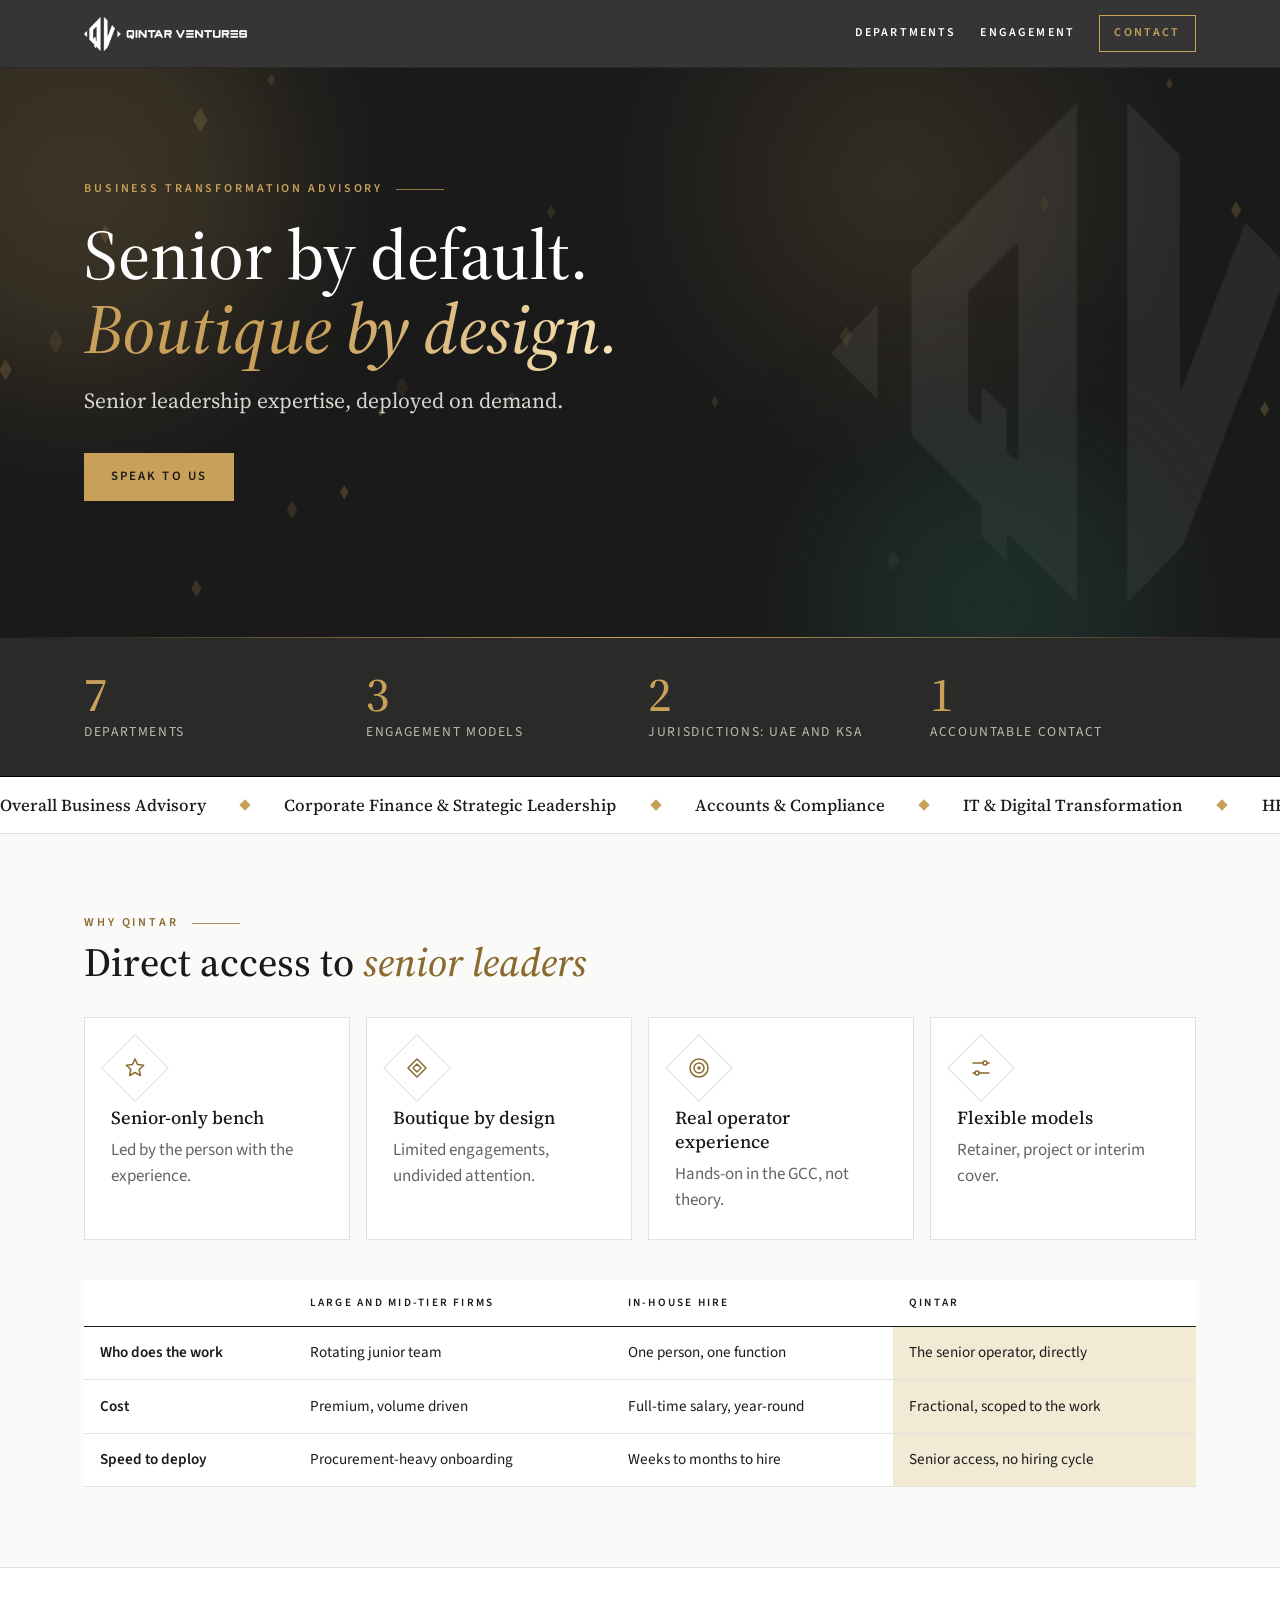
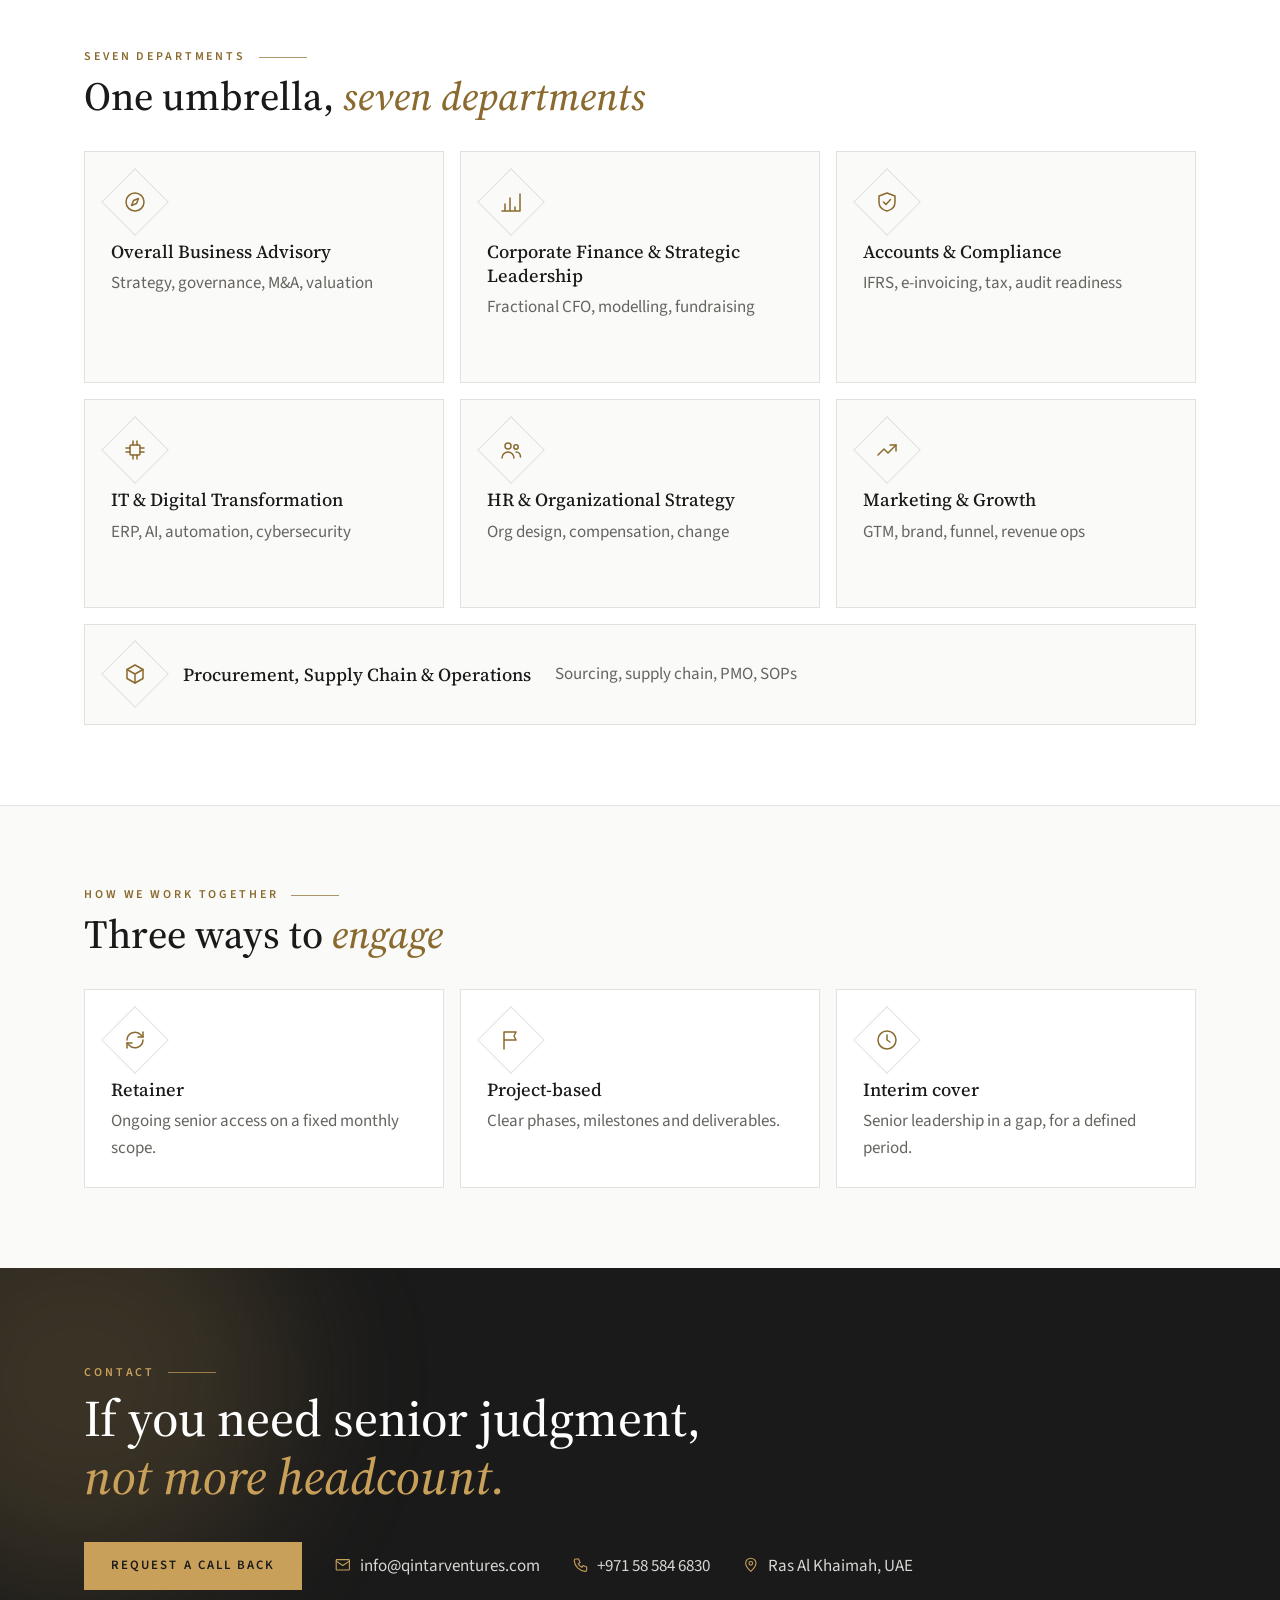
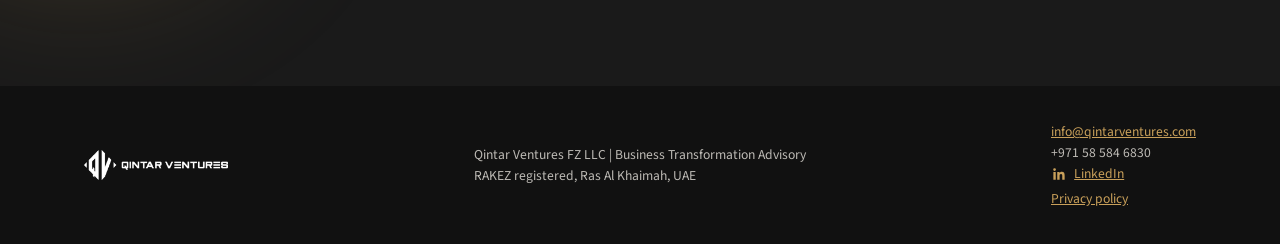
==== commit adeeb4f5: "Add search and sharing metadata, sitemap, robots, 404 page Co-Authored-By: Claude Sonnet 5.5 <norepl" ====
--- a/index.html
+++ b/index.html
@@ -1,6 +1,14 @@
 <!doctype html>
 <html lang=en><head><meta charset=utf-8><meta name=viewport content="width=device-width,initial-scale=1">
 <title>Qintar Ventures | Business Transformation Advisory</title><meta name=description content="Senior by default. Boutique by design. A boutique business transformation advisory in Ras Al Khaimah, UAE.">
+<link rel=canonical href="https://www.qintarventures.com/">
+<meta name=theme-color content="#1A1A1A">
+<meta property="og:type" content="website"><meta property="og:site_name" content="Qintar Ventures"><meta property="og:locale" content="en_GB">
+<meta property="og:title" content="Qintar Ventures | Business Transformation Advisory"><meta property="og:description" content="Senior by default. Boutique by design. A boutique business transformation advisory in Ras Al Khaimah, UAE."><meta property="og:url" content="https://www.qintarventures.com/">
+<meta property="og:image" content="https://www.qintarventures.com/assets/og-image.png"><meta property="og:image:width" content="1200"><meta property="og:image:height" content="630"><meta property="og:image:alt" content="Qintar Ventures. Senior by default. Boutique by design.">
+<meta name=twitter:card content="summary_large_image"><meta name=twitter:title content="Qintar Ventures | Business Transformation Advisory"><meta name=twitter:description content="Senior by default. Boutique by design. A boutique business transformation advisory in Ras Al Khaimah, UAE."><meta name=twitter:image content="https://www.qintarventures.com/assets/og-image.png">
+<script type="application/ld+json">{"@context":"https://schema.org","@type":"Organization","name":"Qintar Ventures","legalName":"Qintar Ventures FZ LLC","url":"https://www.qintarventures.com/","logo":"https://www.qintarventures.com/assets/favicon.png","description":"A boutique business transformation advisory registered with RAKEZ in Ras Al Khaimah, UAE.","email":"info@qintarventures.com","telephone":"+971585846830","address":{"@type":"PostalAddress","addressLocality":"Ras Al Khaimah","addressCountry":"AE"},"sameAs":["https://www.linkedin.com/company/qintarventures"]}</script>
+
 <link rel=icon href=assets/favicon.png>
 <link rel=preconnect href=https://fonts.googleapis.com><link rel=preconnect href=https://fonts.gstatic.com crossorigin>
 <link href="https://fonts.googleapis.com/css2?family=Source+Sans+3:wght@400;600&family=Source+Serif+4:ital,wght@0,400;0,500;0,600;1,400;1,500&display=swap" rel=stylesheet>
